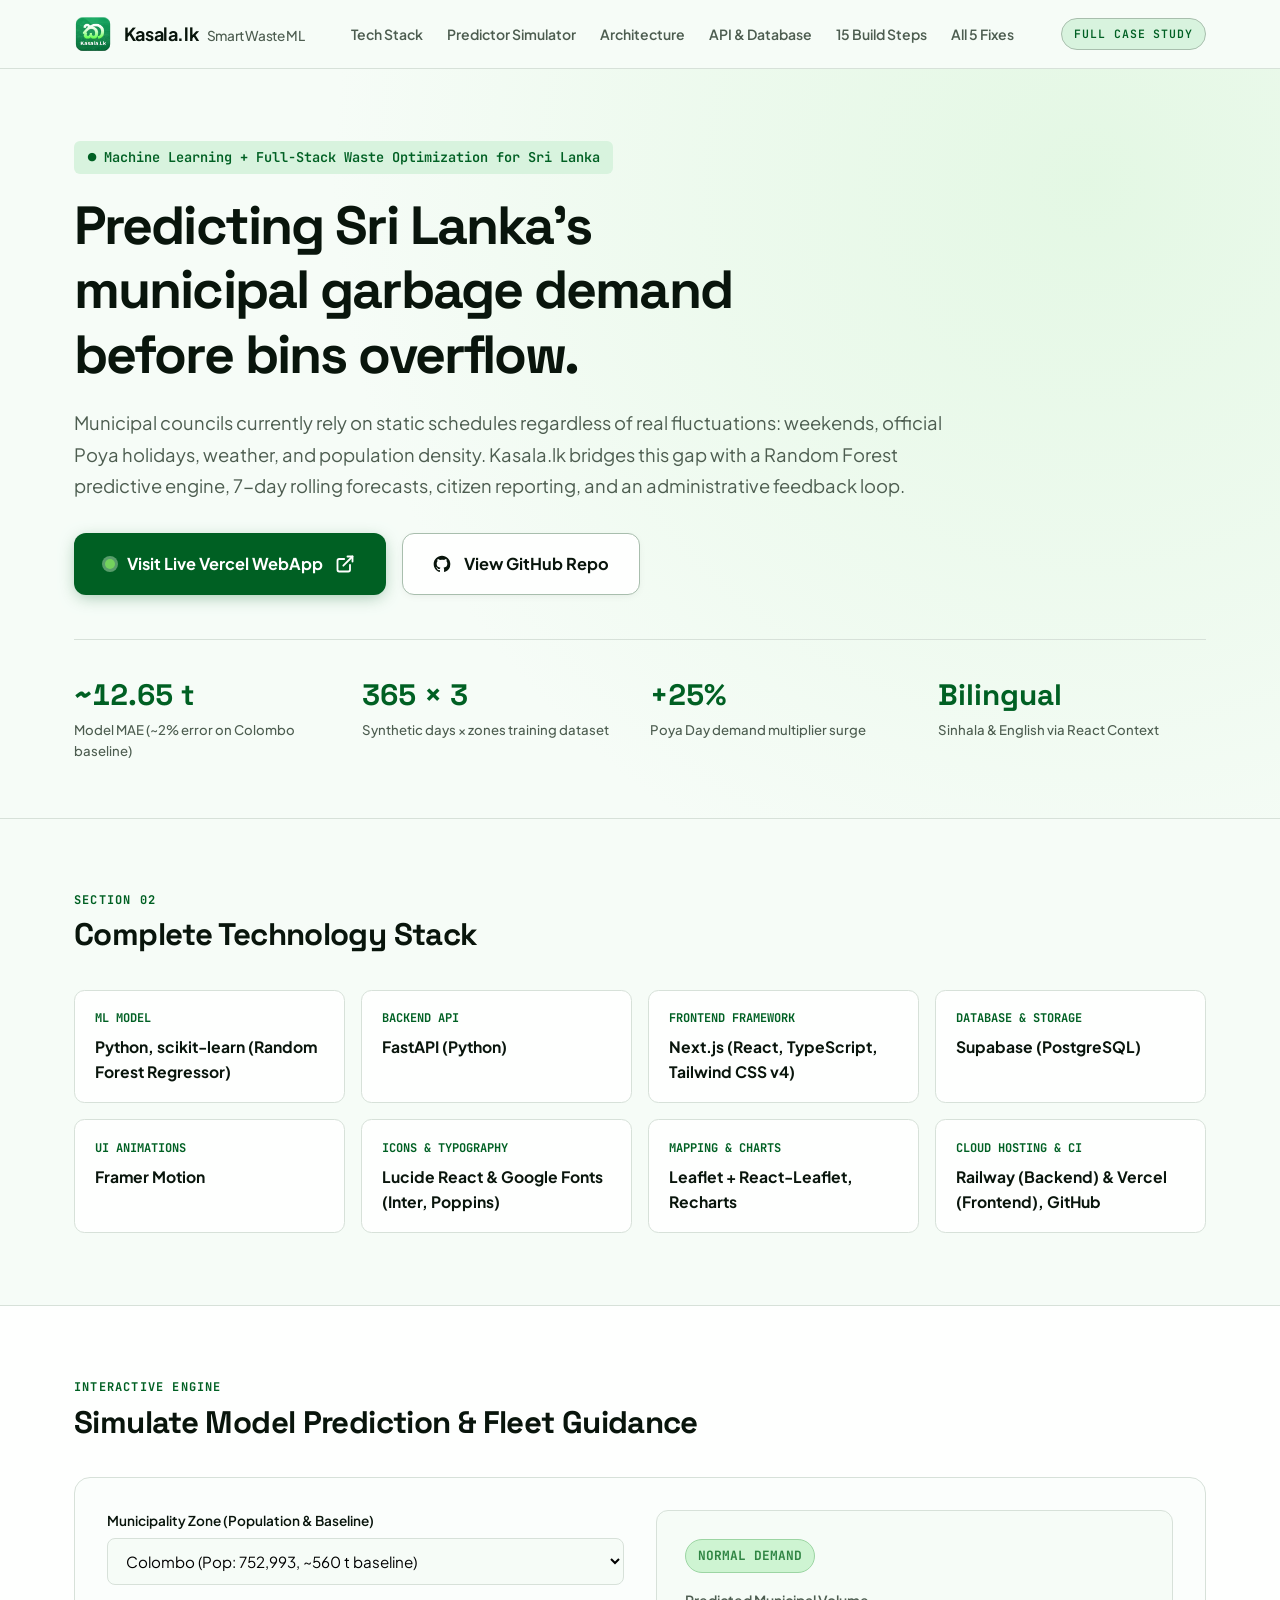
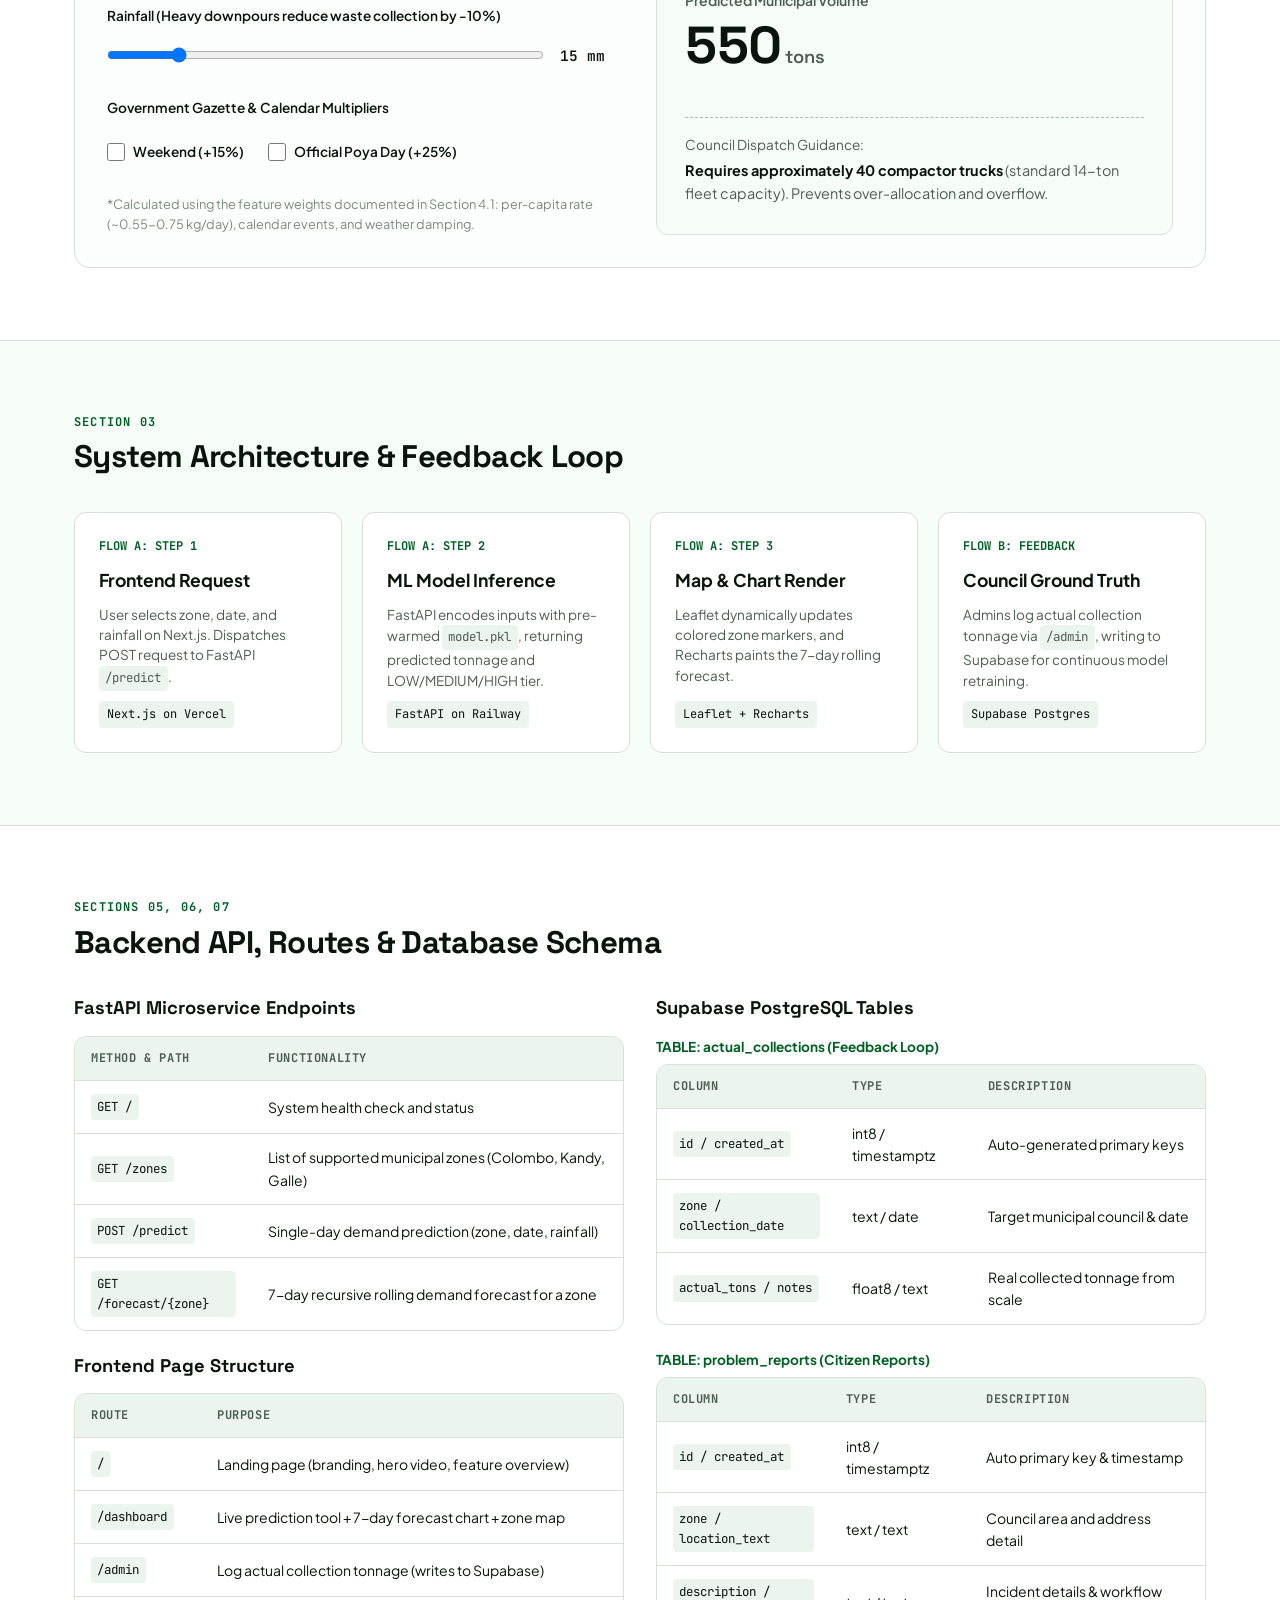
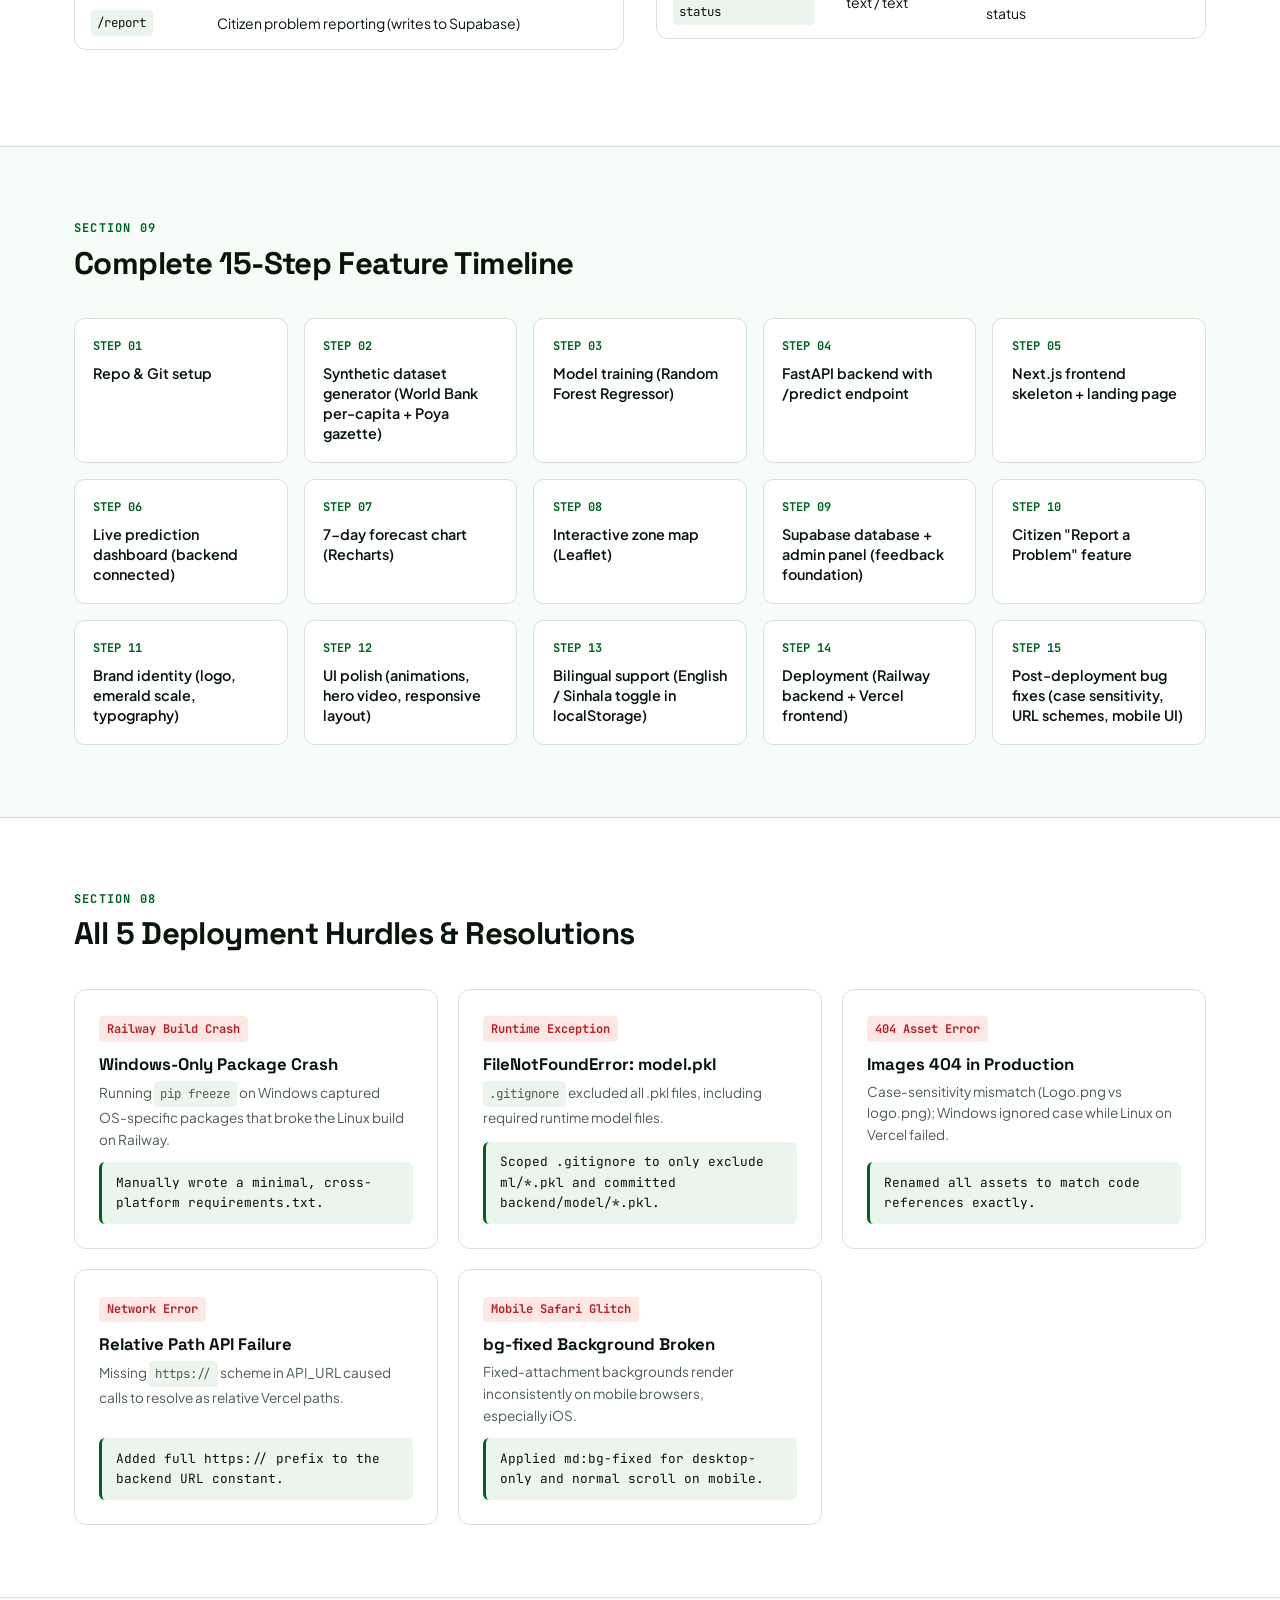
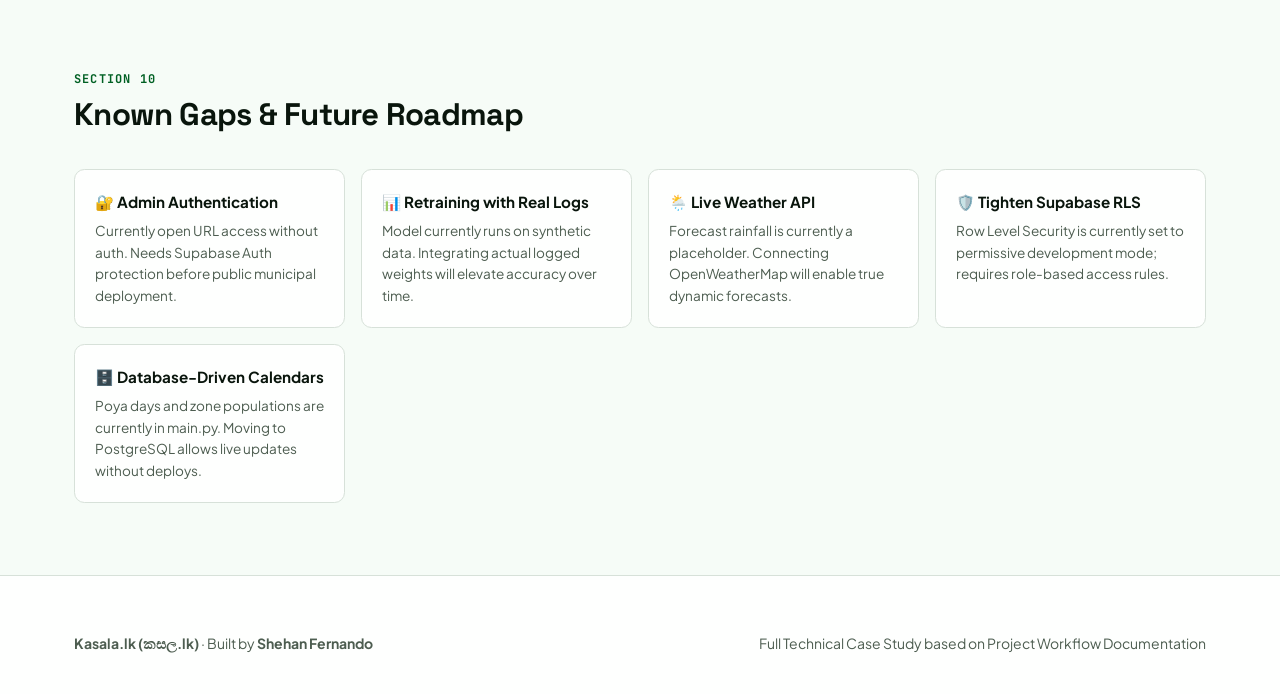
==== Projects/KasalaLK/KasalaLK.html @ fd57d97c "Project Added" ====
<!DOCTYPE html>
<html lang="en">
<head>
<!-- skill:chrome -->
<style>
/* Credit line — bottom-right */
.design-ui-credit {
  position: fixed;
  bottom: 12px;
  right: 12px;
  font: 11px/1 system-ui, sans-serif;
  color: rgba(128,128,128,0.5);
  pointer-events: none;
  z-index: 2147483647;
  transition: opacity 0.4s ease;
  user-select: none;
  letter-spacing: 0.02em;
}

/* Hide chrome on touch devices */
@media (hover: none) {
  .design-ui-credit { display: none; }
}

/* Print fixes */
@media print {
  * {
    transition: none !important;
    animation: none !important;
    box-shadow: none !important;
  }
  body {
    print-color-adjust: exact;
    -webkit-print-color-adjust: exact;
  }
  .design-ui-credit { display: none !important; }
}

</style>
<!-- /skill:chrome -->
  <meta charset="UTF-8">
  <meta name="viewport" content="width=device-width, initial-scale=1.0, maximum-scale=5.0">
  <title>Kasala.lk (කසල.lk) — Technical Project Case Study</title>
  <link rel="preconnect" href="https://fonts.googleapis.com">
  <link rel="preconnect" href="https://fonts.gstatic.com">
  <link href="https://fonts.googleapis.com/css2?family=Plus+Jakarta+Sans:wght@400;500;600;700;800&family=Space+Grotesk:wght@500;600;700&family=JetBrains+Mono:wght@400;500;600&display=swap" rel="stylesheet">
  <style>
    :root {
      --bg-base: oklch(0.985 0.008 152);
      --bg-surface: oklch(1.0 0.003 152);
      --bg-surface-subtle: oklch(0.96 0.012 152);
      --bg-surface-elevated: oklch(0.995 0.005 152);

      --border-subtle: oklch(0.90 0.015 152);
      --border-strong: oklch(0.78 0.035 152);

      --text-main: oklch(0.18 0.025 152);
      --text-muted: oklch(0.46 0.028 152);
      --text-faint: oklch(0.62 0.022 152);

      --brand-primary: oklch(0.42 0.135 152);
      --brand-primary-hover: oklch(0.36 0.14 152);
      --brand-tint: oklch(0.94 0.04 152);

      --status-low: oklch(0.55 0.13 148);
      --status-med: oklch(0.68 0.15 70);
      --status-high: oklch(0.58 0.19 28);

      --font-sans: 'Plus Jakarta Sans', -apple-system, BlinkMacSystemFont, sans-serif;
      --font-display: 'Space Grotesk', sans-serif;
      --font-mono: 'JetBrains Mono', monospace;

      --ease-out-expo: cubic-bezier(0.16, 1, 0.3, 1);
    }

    * { box-sizing: border-box; margin: 0; padding: 0; }
    
    html {
      scroll-behavior: smooth;
      -webkit-text-size-adjust: 100%;
    }

    body {
      background-color: var(--bg-base);
      color: var(--text-main);
      font-family: var(--font-sans);
      line-height: 1.6;
      -webkit-font-smoothing: antialiased;
      overflow-x: hidden;
      width: 100%;
    }

    h1, h2, h3, h4 {
      font-family: var(--font-display);
      line-height: 1.2;
      color: var(--text-main);
      text-wrap: balance;
    }

    p { 
      text-wrap: pretty; 
      max-width: 68ch; 
    }

    .container {
      width: 100%;
      max-width: 1180px;
      margin: 0 auto;
      padding: 0 1.5rem;
    }

    header {
      position: sticky;
      top: 0;
      z-index: 40;
      background: oklch(0.985 0.008 152 / 0.94);
      backdrop-filter: blur(12px);
      -webkit-backdrop-filter: blur(12px);
      border-bottom: 1px solid var(--border-subtle);
    }

    .nav-inner {
      display: flex;
      align-items: center;
      justify-content: space-between;
      height: 4.25rem;
    }

    .brand-group {
      display: flex;
      align-items: center;
      gap: 0.75rem;
      text-decoration: none;
      color: inherit;
    }

    .brand-logo {
      height: 2.35rem;
      width: auto;
      max-width: 2.75rem;
      object-fit: contain;
      border-radius: 0.4rem;
      display: block;
      flex-shrink: 0;
    }

    .brand-logo-fallback {
      width: 2.25rem;
      height: 2.25rem;
      background: var(--brand-primary);
      color: #fff;
      display: none;
      align-items: center;
      justify-content: center;
      border-radius: 0.5rem;
      font-weight: 700;
      font-family: var(--font-display);
      font-size: 1.15rem;
      flex-shrink: 0;
    }

    .brand-title {
      font-size: 1.125rem;
      font-weight: 700;
      letter-spacing: -0.02em;
    }

    .brand-title span {
      color: var(--text-muted);
      font-weight: 500;
      font-size: 0.85rem;
      margin-left: 0.35rem;
    }

    .nav-links {
      display: flex;
      align-items: center;
      gap: 1.5rem;
      list-style: none;
    }

    .nav-links a {
      color: var(--text-muted);
      text-decoration: none;
      font-size: 0.875rem;
      font-weight: 600;
      transition: color 150ms var(--ease-out-expo);
    }

    .nav-links a:hover { color: var(--brand-primary); }

    .nav-right-actions {
      display: flex;
      align-items: center;
      gap: 0.75rem;
    }

    .portfolio-pill {
      font-size: 0.72rem;
      font-family: var(--font-mono);
      text-transform: uppercase;
      letter-spacing: 0.08em;
      padding: 0.35rem 0.75rem;
      background: var(--brand-tint);
      color: var(--brand-primary);
      border: 1px solid var(--border-strong);
      border-radius: 999px;
      font-weight: 600;
      white-space: nowrap;
    }

    /* Hero Section */
    .hero {
      padding: 4.5rem 0 3.5rem;
      border-bottom: 1px solid var(--border-subtle);
      background: radial-gradient(circle at 85% 15%, oklch(0.94 0.05 145 / 0.6) 0%, transparent 60%);
    }

    .hero-eyebrow {
      display: inline-flex;
      align-items: center;
      gap: 0.5rem;
      font-size: 0.85rem;
      font-family: var(--font-mono);
      color: var(--brand-primary);
      font-weight: 600;
      background: var(--brand-tint);
      padding: 0.35rem 0.85rem;
      border-radius: 0.375rem;
      margin-bottom: 1.25rem;
    }

    .hero-title {
      font-size: clamp(2rem, 4.2vw, 3.6rem);
      font-weight: 800;
      letter-spacing: -0.035em;
      margin-bottom: 1.25rem;
      max-width: 25ch;
    }

    .hero-desc {
      font-size: 1.15rem;
      color: var(--text-muted);
      line-height: 1.7;
      margin-bottom: 2rem;
    }

    .hero-cta-group {
      display: flex;
      flex-wrap: wrap;
      align-items: center;
      gap: 1rem;
      margin-bottom: 2.75rem;
    }

    .btn-big {
      display: inline-flex;
      align-items: center;
      justify-content: center;
      gap: 0.75rem;
      padding: 1.05rem 1.85rem;
      border-radius: 0.75rem;
      font-size: 1.02rem;
      font-weight: 700;
      text-decoration: none;
      cursor: pointer;
      transition: transform 150ms var(--ease-out-expo), box-shadow 150ms var(--ease-out-expo), background-color 150ms var(--ease-out-expo);
      min-height: 54px;
      touch-action: manipulation;
    }

    .btn-primary-action {
      background: var(--brand-primary);
      color: #ffffff;
      border: 1px solid transparent;
      box-shadow: 0 4px 16px -2px oklch(0.42 0.135 152 / 0.35);
    }

    .btn-primary-action:hover {
      background: var(--brand-primary-hover);
      transform: translateY(-2px);
      box-shadow: 0 8px 24px -4px oklch(0.42 0.135 152 / 0.45);
    }

    .btn-primary-action:active { transform: translateY(0); }

    .btn-secondary-action {
      background: var(--bg-surface);
      color: var(--text-main);
      border: 1.5px solid var(--border-strong);
      box-shadow: 0 2px 8px -2px oklch(0.2 0.05 152 / 0.08);
    }

    .btn-secondary-action:hover {
      background: var(--bg-surface-subtle);
      border-color: var(--text-main);
      transform: translateY(-2px);
      box-shadow: 0 6px 18px -4px oklch(0.2 0.05 152 / 0.12);
    }

    .btn-secondary-action:active { transform: translateY(0); }

    .btn-icon { width: 1.25rem; height: 1.25rem; flex-shrink: 0; }
    
    .live-dot {
      width: 0.65rem;
      height: 0.65rem;
      background: oklch(0.78 0.18 140);
      border-radius: 50%;
      box-shadow: 0 0 0 3px oklch(0.95 0.05 140 / 0.4);
      animation: pulse-dot 2s infinite;
      flex-shrink: 0;
    }

    @keyframes pulse-dot {
      0% { transform: scale(0.95); opacity: 0.8; }
      50% { transform: scale(1.15); opacity: 1; }
      100% { transform: scale(0.95); opacity: 0.8; }
    }

    .hero-metrics {
      display: grid;
      grid-template-columns: repeat(auto-fit, minmax(170px, 1fr));
      gap: 1.25rem;
      padding-top: 2rem;
      border-top: 1px solid var(--border-subtle);
    }

    .metric-value {
      font-family: var(--font-display);
      font-size: 1.85rem;
      font-weight: 700;
      color: var(--brand-primary);
      font-feature-settings: "tnum";
    }

    .metric-label {
      font-size: 0.825rem;
      color: var(--text-muted);
      font-weight: 500;
    }

    /* Section Styling */
    section { padding: 4.5rem 0; border-bottom: 1px solid var(--border-subtle); }
    .section-head { margin-bottom: 2.25rem; }
    .section-eyebrow {
      font-size: 0.75rem;
      font-family: var(--font-mono);
      text-transform: uppercase;
      letter-spacing: 0.1em;
      color: var(--brand-primary);
      font-weight: 700;
      margin-bottom: 0.4rem;
    }
    .section-title { font-size: 1.95rem; font-weight: 700; letter-spacing: -0.02em; }

    /* Tech Stack Matrix */
    .stack-grid {
      display: grid;
      grid-template-columns: repeat(auto-fit, minmax(240px, 1fr));
      gap: 1rem;
    }
    .stack-card {
      background: var(--bg-surface);
      border: 1px solid var(--border-subtle);
      border-radius: 0.65rem;
      padding: 1.15rem 1.25rem;
    }
    .stack-layer {
      font-family: var(--font-mono);
      font-size: 0.75rem;
      color: var(--brand-primary);
      text-transform: uppercase;
      font-weight: 700;
      margin-bottom: 0.35rem;
    }
    .stack-tech { font-size: 0.98rem; font-weight: 700; }

    /* Interactive Simulator */
    .demo-grid {
      display: grid;
      grid-template-columns: 1fr 1fr;
      gap: 2rem;
      background: var(--bg-surface-elevated);
      border: 1px solid var(--border-subtle);
      border-radius: 1rem;
      padding: 2rem;
    }
    .control-pane { display: flex; flex-direction: column; gap: 1.25rem; }
    .input-group { display: flex; flex-direction: column; gap: 0.4rem; }
    .input-group label { font-size: 0.85rem; font-weight: 600; }
    .select-custom, .slider-control {
      width: 100%;
      padding: 0.75rem 0.9rem;
      background: var(--bg-base);
      border: 1px solid var(--border-subtle);
      border-radius: 0.5rem;
      font-family: var(--font-sans);
      font-size: 0.95rem;
      outline: none;
      min-height: 44px;
    }
    .slider-row { display: flex; align-items: center; gap: 1rem; }
    .slider-val { font-family: var(--font-mono); font-size: 0.9rem; font-weight: 600; min-width: 4rem; }
    .toggle-row { display: flex; gap: 1.5rem; margin-top: 0.25rem; }
    .toggle-label { 
      display: flex; 
      align-items: center; 
      gap: 0.5rem; 
      font-size: 0.9rem; 
      cursor: pointer;
      min-height: 44px;
    }
    .toggle-label input[type="checkbox"] { width: 18px; height: 18px; }

    .result-pane {
      background: var(--bg-base);
      border: 1px solid var(--border-subtle);
      border-radius: 0.75rem;
      padding: 1.75rem;
      display: flex;
      flex-direction: column;
      justify-content: space-between;
    }
    .result-status-badge {
      display: inline-flex;
      font-family: var(--font-mono);
      font-size: 0.8rem;
      font-weight: 700;
      text-transform: uppercase;
      padding: 0.35rem 0.75rem;
      border-radius: 999px;
      width: fit-content;
      margin-bottom: 1rem;
    }
    .status-badge-HIGH { background: oklch(0.92 0.08 28); color: var(--status-high); border: 1px solid oklch(0.85 0.12 28); }
    .status-badge-MEDIUM { background: oklch(0.94 0.08 70); color: var(--status-med); border: 1px solid oklch(0.85 0.12 70); }
    .status-badge-LOW { background: oklch(0.93 0.06 148); color: var(--status-low); border: 1px solid oklch(0.82 0.09 148); }
    .tonnage-display {
      font-family: var(--font-display);
      font-size: 3.25rem;
      font-weight: 800;
      line-height: 1;
      margin-bottom: 0.25rem;
      font-feature-settings: "tnum";
    }
    .tonnage-unit { font-size: 1.15rem; color: var(--text-muted); font-weight: 600; margin-left: 0.25rem; }
    .truck-recommendation {
      font-size: 0.9rem;
      color: var(--text-muted);
      margin-top: 1rem;
      padding-top: 1rem;
      border-top: 1px dashed var(--border-strong);
    }
    .truck-recommendation strong { color: var(--text-main); }

    /* Architecture Flow Cards */
    .pipeline-grid {
      display: grid;
      grid-template-columns: repeat(auto-fit, minmax(240px, 1fr));
      gap: 1.25rem;
    }
    .pipeline-card {
      background: var(--bg-surface);
      border: 1px solid var(--border-subtle);
      border-radius: 0.75rem;
      padding: 1.5rem;
      display: flex;
      flex-direction: column;
      gap: 0.65rem;
    }
    .step-number { font-family: var(--font-mono); font-size: 0.75rem; font-weight: 700; color: var(--brand-primary); }
    .step-name { font-size: 1.1rem; font-weight: 700; }
    .step-desc { font-size: 0.85rem; color: var(--text-muted); line-height: 1.5; }
    .step-tech {
      margin-top: auto;
      font-family: var(--font-mono);
      font-size: 0.75rem;
      background: var(--bg-surface-subtle);
      padding: 0.25rem 0.5rem;
      border-radius: 0.25rem;
      width: fit-content;
    }

    /* Endpoints & Database Tables */
    .dual-col-grid {
      display: grid;
      grid-template-columns: 1fr 1fr;
      gap: 2rem;
    }
    .table-container {
      background: var(--bg-surface);
      border: 1px solid var(--border-subtle);
      border-radius: 0.75rem;
      overflow-x: auto;
      -webkit-overflow-scrolling: touch;
      margin-bottom: 1.5rem;
    }
    table { 
      width: 100%; 
      min-width: 320px;
      border-collapse: collapse; 
      font-size: 0.875rem; 
      text-align: left; 
    }
    th {
      background: var(--bg-surface-subtle);
      padding: 0.75rem 1rem;
      font-family: var(--font-mono);
      font-size: 0.75rem;
      text-transform: uppercase;
      letter-spacing: 0.05em;
      color: var(--text-muted);
      border-bottom: 1px solid var(--border-subtle);
      white-space: nowrap;
    }
    td { 
      padding: 0.8rem 1rem; 
      border-bottom: 1px solid var(--border-subtle);
      word-break: break-word;
    }
    tr:last-child td { border-bottom: none; }
    .code-tag {
      font-family: var(--font-mono);
      font-size: 0.78rem;
      background: var(--bg-surface-subtle);
      padding: 0.2rem 0.4rem;
      border-radius: 0.25rem;
      display: inline-block;
    }

    /* Timeline Stepper */
    .timeline-list {
      display: grid;
      grid-template-columns: repeat(auto-fit, minmax(200px, 1fr));
      gap: 1rem;
    }
    .timeline-item {
      background: var(--bg-surface);
      border: 1px solid var(--border-subtle);
      border-radius: 0.65rem;
      padding: 1.15rem;
      display: flex;
      flex-direction: column;
      gap: 0.4rem;
    }
    .timeline-num {
      font-family: var(--font-mono);
      font-size: 0.75rem;
      font-weight: 700;
      color: var(--brand-primary);
    }
    .timeline-title { font-size: 0.9rem; font-weight: 600; line-height: 1.4; }

    /* Debugging & Solutions */
    .troubleshoot-grid {
      display: grid;
      grid-template-columns: repeat(auto-fit, minmax(280px, 1fr));
      gap: 1.25rem;
    }
    .troubleshoot-card {
      background: var(--bg-surface);
      border: 1px solid var(--border-subtle);
      border-radius: 0.75rem;
      padding: 1.5rem;
      display: flex;
      flex-direction: column;
      justify-content: space-between;
    }
    .issue-badge {
      font-family: var(--font-mono);
      font-size: 0.75rem;
      color: oklch(0.5 0.18 25);
      background: oklch(0.96 0.04 25);
      padding: 0.2rem 0.5rem;
      border-radius: 0.25rem;
      font-weight: 700;
      display: inline-block;
      margin-bottom: 0.75rem;
      width: fit-content;
    }
    .troubleshoot-card h4 { font-size: 1.05rem; margin-bottom: 0.4rem; }
    .troubleshoot-card p { font-size: 0.85rem; color: var(--text-muted); margin-bottom: 0.75rem; }
    .fix-solution {
      font-family: var(--font-mono);
      font-size: 0.8rem;
      background: var(--bg-surface-subtle);
      padding: 0.65rem 0.85rem;
      border-radius: 0.375rem;
      border-left: 3px solid var(--brand-primary);
      word-break: break-word;
    }

    /* Gaps & Next Steps */
    .gaps-grid {
      display: grid;
      grid-template-columns: repeat(auto-fit, minmax(260px, 1fr));
      gap: 1rem;
    }
    .gap-card {
      background: var(--bg-surface);
      border: 1px solid var(--border-subtle);
      border-radius: 0.65rem;
      padding: 1.25rem;
    }
    .gap-title {
      font-weight: 700;
      font-size: 0.95rem;
      margin-bottom: 0.35rem;
      display: flex;
      align-items: center;
      gap: 0.4rem;
    }
    .gap-text { font-size: 0.85rem; color: var(--text-muted); }

    /* Footer */
    footer {
      padding: 3.5rem 0 2.5rem;
      background: var(--bg-surface);
      font-size: 0.875rem;
      color: var(--text-muted);
    }
    .footer-inner {
      display: flex;
      justify-content: space-between;
      align-items: center;
      flex-wrap: wrap;
      gap: 1rem;
    }

    @media (max-width: 860px) {
      .container { padding: 0 1.25rem; }
      .nav-links { display: none; }
      .hero { padding: 3rem 0 2.5rem; }
      .hero-title { font-size: 2.1rem; }
      .hero-desc { font-size: 1.02rem; line-height: 1.6; }
      .hero-cta-group { flex-direction: column; align-items: stretch; gap: 0.85rem; }
      .btn-big { width: 100%; padding: 0.95rem 1.25rem; }
      .demo-grid { grid-template-columns: 1fr; padding: 1.5rem; gap: 1.5rem; }
      .dual-col-grid { grid-template-columns: 1fr; gap: 1.5rem; }
      .pipeline-grid { grid-template-columns: 1fr; }
      section { padding: 3.5rem 0; }
      .section-title { font-size: 1.65rem; }
      .hero-metrics { grid-template-columns: 1fr 1fr; gap: 1rem; }
      .footer-inner { flex-direction: column; align-items: flex-start; }
    }

    @media (max-width: 480px) {
      .hero-title { font-size: 1.75rem; }
      .hero-metrics { grid-template-columns: 1fr; }
      .toggle-row { flex-direction: column; gap: 0.5rem; }
      .tonnage-display { font-size: 2.6rem; }
      .demo-grid { padding: 1.15rem; }
      .result-pane { padding: 1.25rem; }
      .timeline-list { grid-template-columns: 1fr; }
    }
  </style>
</head>
<body>

  <!-- Navigation -->
  <header>
    <div class="container nav-inner">
      <a href="#" class="brand-group">
        <img src="logo.png" alt="Kasala.lk Logo" class="brand-logo" onerror="this.style.display='none'; document.getElementById('logoFallback').style.display='flex';">
        <div id="logoFallback" class="brand-logo-fallback">ක</div>
        <div class="brand-title">Kasala.lk <span>Smart Waste ML</span></div>
      </a>
      <ul class="nav-links">
        <li><a href="#stack">Tech Stack</a></li>
        <li><a href="#demo">Predictor Simulator</a></li>
        <li><a href="#architecture">Architecture</a></li>
        <li><a href="#api-db">API & Database</a></li>
        <li><a href="#timeline">15 Build Steps</a></li>
        <li><a href="#debugging">All 5 Fixes</a></li>
      </ul>
      <div class="nav-right-actions">
        <span class="portfolio-pill">Full Case Study</span>
      </div>
    </div>
  </header>

  <!-- Hero Section -->
  <section class="hero">
    <div class="container">
      <div class="hero-eyebrow">
        <span>●</span> Machine Learning + Full-Stack Waste Optimization for Sri Lanka
      </div>
      <h1 class="hero-title">Predicting Sri Lanka's municipal garbage demand before bins overflow.</h1>
      <p class="hero-desc">
        Municipal councils currently rely on static schedules regardless of real fluctuations: weekends, official Poya holidays, weather, and population density. Kasala.lk bridges this gap with a Random Forest predictive engine, 7-day rolling forecasts, citizen reporting, and an administrative feedback loop.
      </p>

      <!-- Prominent Action Buttons -->
      <div class="hero-cta-group">
        <a href="https://kasala-lk.vercel.app" target="_blank" rel="noopener noreferrer" class="btn-big btn-primary-action">
          <span class="live-dot"></span>
          <span>Visit Live Vercel WebApp</span>
          <svg class="btn-icon" viewBox="0 0 24 24" fill="none" stroke="currentColor" stroke-width="2.2" stroke-linecap="round" stroke-linejoin="round">
            <path d="M18 13v6a2 2 0 0 1-2 2H5a2 2 0 0 1-2-2V8a2 2 0 0 1 2-2h6"></path>
            <polyline points="15 3 21 3 21 9"></polyline>
            <line x1="10" y1="14" x2="21" y2="3"></line>
          </svg>
        </a>

        <a href="https://github.com/shehan-dev09/kasala-lk" target="_blank" rel="noopener noreferrer" class="btn-big btn-secondary-action">
          <svg class="btn-icon" viewBox="0 0 24 24" fill="currentColor">
            <path fill-rule="evenodd" clip-rule="evenodd" d="M12 2C6.477 2 2 6.484 2 12.017c0 4.425 2.865 8.18 6.839 9.504.5.092.682-.217.682-.483 0-.237-.008-.868-.013-1.703-2.782.605-3.369-1.343-3.369-1.343-.454-1.158-1.11-1.466-1.11-1.466-.908-.62.069-.608.069-.608 1.003.07 1.53 1.032 1.53 1.032.892 1.53 2.341 1.088 2.91.832.092-.647.35-1.088.636-1.338-2.22-.253-4.555-1.113-4.555-4.951 0-1.093.39-1.988 1.029-2.688-.103-.253-.446-1.272.098-2.65 0 0 .84-.27 2.75 1.026A9.564 9.564 0 0112 6.844c.85.004 1.705.115 2.504.337 1.909-1.296 2.747-1.027 2.747-1.027.546 1.379.202 2.398.1 2.651.64.7 1.028 1.595 1.028 2.688 0 3.848-2.339 4.695-4.566 4.943.359.309.678.92.678 1.855 0 1.338-.012 2.419-.012 2.747 0 .268.18.58.688.482A10.019 10.019 0 0022 12.017C22 6.484 17.522 2 12 2z"></path>
          </svg>
          <span>View GitHub Repo</span>
        </a>
      </div>

      <div class="hero-metrics">
        <div class="metric-item">
          <div class="metric-value">~12.65 t</div>
          <div class="metric-label">Model MAE (~2% error on Colombo baseline)</div>
        </div>
        <div class="metric-item">
          <div class="metric-value">365 × 3</div>
          <div class="metric-label">Synthetic days × zones training dataset</div>
        </div>
        <div class="metric-item">
          <div class="metric-value">+25%</div>
          <div class="metric-label">Poya Day demand multiplier surge</div>
        </div>
        <div class="metric-item">
          <div class="metric-value">Bilingual</div>
          <div class="metric-label">Sinhala & English via React Context</div>
        </div>
      </div>
    </div>
  </section>

  <!-- Complete Tech Stack (Section 2 of Doc) -->
  <section id="stack">
    <div class="container">
      <div class="section-head">
        <div class="section-eyebrow">Section 02</div>
        <h2 class="section-title">Complete Technology Stack</h2>
      </div>

      <div class="stack-grid">
        <div class="stack-card">
          <div class="stack-layer">ML Model</div>
          <div class="stack-tech">Python, scikit-learn (Random Forest Regressor)</div>
        </div>
        <div class="stack-card">
          <div class="stack-layer">Backend API</div>
          <div class="stack-tech">FastAPI (Python)</div>
        </div>
        <div class="stack-card">
          <div class="stack-layer">Frontend Framework</div>
          <div class="stack-tech">Next.js (React, TypeScript, Tailwind CSS v4)</div>
        </div>
        <div class="stack-card">
          <div class="stack-layer">Database & Storage</div>
          <div class="stack-tech">Supabase (PostgreSQL)</div>
        </div>
        <div class="stack-card">
          <div class="stack-layer">UI Animations</div>
          <div class="stack-tech">Framer Motion</div>
        </div>
        <div class="stack-card">
          <div class="stack-layer">Icons & Typography</div>
          <div class="stack-tech">Lucide React & Google Fonts (Inter, Poppins)</div>
        </div>
        <div class="stack-card">
          <div class="stack-layer">Mapping & Charts</div>
          <div class="stack-tech">Leaflet + React-Leaflet, Recharts</div>
        </div>
        <div class="stack-card">
          <div class="stack-layer">Cloud Hosting & CI</div>
          <div class="stack-tech">Railway (Backend) & Vercel (Frontend), GitHub</div>
        </div>
      </div>
    </div>
  </section>

  <!-- Interactive Model Simulation -->
  <section id="demo" style="background: var(--bg-surface);">
    <div class="container">
      <div class="section-head">
        <div class="section-eyebrow">Interactive Engine</div>
        <h2 class="section-title">Simulate Model Prediction & Fleet Guidance</h2>
      </div>

      <div class="demo-grid">
        <div class="control-pane">
          <div class="input-group">
            <label for="zoneSelect">Municipality Zone (Population & Baseline)</label>
            <select id="zoneSelect" class="select-custom">
              <option value="Colombo" data-base="560" data-pop="752993">Colombo (Pop: 752,993, ~560 t baseline)</option>
              <option value="Kandy" data-base="130" data-pop="125400">Kandy (Pop: 125,400, ~130 t baseline)</option>
              <option value="Galle" data-base="95" data-pop="93114">Galle (Pop: 93,114, ~95 t baseline)</option>
            </select>
          </div>

          <div class="input-group">
            <label for="rainfallInput">Rainfall (Heavy downpours reduce waste collection by -10%)</label>
            <div class="slider-row">
              <input type="range" id="rainfallInput" min="0" max="120" value="15" step="5" class="slider-control">
              <span id="rainfallVal" class="slider-val">15 mm</span>
            </div>
          </div>

          <div class="input-group">
            <label>Government Gazette & Calendar Multipliers</label>
            <div class="toggle-row">
              <label class="toggle-label">
                <input type="checkbox" id="weekendCheck"> Weekend (+15%)
              </label>
              <label class="toggle-label">
                <input type="checkbox" id="poyaCheck"> Official Poya Day (+25%)
              </label>
            </div>
          </div>

          <p style="font-size: 0.8rem; color: var(--text-faint);">
            *Calculated using the feature weights documented in Section 4.1: per-capita rate (~0.55-0.75 kg/day), calendar events, and weather damping.
          </p>
        </div>

        <div class="result-pane">
          <div>
            <div id="demandBadge" class="result-status-badge status-badge-HIGH">HIGH DEMAND</div>
            <div style="font-size: 0.875rem; color: var(--text-muted); font-weight: 600; margin-bottom: 0.5rem;">
              Predicted Municipal Volume
            </div>
            <div class="tonnage-display">
              <span id="tonnageNumber">588</span><span class="tonnage-unit">tons</span>
            </div>
          </div>

          <div class="truck-recommendation">
            <div style="font-size: 0.85rem; margin-bottom: 0.25rem;">Council Dispatch Guidance:</div>
            <strong>Requires approximately <span id="truckCount">42</span> compactor trucks</strong> (standard 14-ton fleet capacity). Prevents over-allocation and overflow.
          </div>
        </div>
      </div>
    </div>
  </section>

  <!-- Architecture & Dual Flows (Section 3 of Doc) -->
  <section id="architecture">
    <div class="container">
      <div class="section-head">
        <div class="section-eyebrow">Section 03</div>
        <h2 class="section-title">System Architecture & Feedback Loop</h2>
      </div>

      <div class="pipeline-grid">
        <div class="pipeline-card">
          <div class="step-number">FLOW A: STEP 1</div>
          <div class="step-name">Frontend Request</div>
          <div class="step-desc">
            User selects zone, date, and rainfall on Next.js. Dispatches POST request to FastAPI <code class="code-tag">/predict</code>.
          </div>
          <div class="step-tech">Next.js on Vercel</div>
        </div>

        <div class="pipeline-card">
          <div class="step-number">FLOW A: STEP 2</div>
          <div class="step-name">ML Model Inference</div>
          <div class="step-desc">
            FastAPI encodes inputs with pre-warmed <code class="code-tag">model.pkl</code>, returning predicted tonnage and LOW/MEDIUM/HIGH tier.
          </div>
          <div class="step-tech">FastAPI on Railway</div>
        </div>

        <div class="pipeline-card">
          <div class="step-number">FLOW A: STEP 3</div>
          <div class="step-name">Map & Chart Render</div>
          <div class="step-desc">
            Leaflet dynamically updates colored zone markers, and Recharts paints the 7-day rolling forecast.
          </div>
          <div class="step-tech">Leaflet + Recharts</div>
        </div>

        <div class="pipeline-card">
          <div class="step-number">FLOW B: FEEDBACK</div>
          <div class="step-name">Council Ground Truth</div>
          <div class="step-desc">
            Admins log actual collection tonnage via <code class="code-tag">/admin</code>, writing to Supabase for continuous model retraining.
          </div>
          <div class="step-tech">Supabase Postgres</div>
        </div>
      </div>
    </div>
  </section>

  <!-- API Endpoints & Supabase Schema (Sections 5, 6, 7 of Doc) -->
  <section id="api-db" style="background: var(--bg-surface);">
    <div class="container">
      <div class="section-head">
        <div class="section-eyebrow">Sections 05, 06, 07</div>
        <h2 class="section-title">Backend API, Routes & Database Schema</h2>
      </div>

      <div class="dual-col-grid">
        <!-- API Endpoints -->
        <div>
          <h3 style="font-size: 1.15rem; margin-bottom: 1rem;">FastAPI Microservice Endpoints</h3>
          <div class="table-container">
            <table>
              <thead>
                <tr>
                  <th>Method & Path</th>
                  <th>Functionality</th>
                </tr>
              </thead>
              <tbody>
                <tr>
                  <td><span class="code-tag">GET /</span></td>
                  <td>System health check and status</td>
                </tr>
                <tr>
                  <td><span class="code-tag">GET /zones</span></td>
                  <td>List of supported municipal zones (Colombo, Kandy, Galle)</td>
                </tr>
                <tr>
                  <td><span class="code-tag">POST /predict</span></td>
                  <td>Single-day demand prediction (zone, date, rainfall)</td>
                </tr>
                <tr>
                  <td><span class="code-tag">GET /forecast/{zone}</span></td>
                  <td>7-day recursive rolling demand forecast for a zone</td>
                </tr>
              </tbody>
            </table>
          </div>

          <h3 style="font-size: 1.15rem; margin-top: 1.5rem; margin-bottom: 1rem;">Frontend Page Structure</h3>
          <div class="table-container">
            <table>
              <thead>
                <tr>
                  <th>Route</th>
                  <th>Purpose</th>
                </tr>
              </thead>
              <tbody>
                <tr>
                  <td><span class="code-tag">/</span></td>
                  <td>Landing page (branding, hero video, feature overview)</td>
                </tr>
                <tr>
                  <td><span class="code-tag">/dashboard</span></td>
                  <td>Live prediction tool + 7-day forecast chart + zone map</td>
                </tr>
                <tr>
                  <td><span class="code-tag">/admin</span></td>
                  <td>Log actual collection tonnage (writes to Supabase)</td>
                </tr>
                <tr>
                  <td><span class="code-tag">/report</span></td>
                  <td>Citizen problem reporting (writes to Supabase)</td>
                </tr>
              </tbody>
            </table>
          </div>
        </div>

        <!-- Supabase Tables -->
        <div>
          <h3 style="font-size: 1.15rem; margin-bottom: 1rem;">Supabase PostgreSQL Tables</h3>
          
          <div style="font-size: 0.85rem; font-weight: 700; margin-bottom: 0.4rem; color: var(--brand-primary);">
            TABLE: actual_collections (Feedback Loop)
          </div>
          <div class="table-container">
            <table>
              <thead>
                <tr>
                  <th>Column</th>
                  <th>Type</th>
                  <th>Description</th>
                </tr>
              </thead>
              <tbody>
                <tr>
                  <td><span class="code-tag">id / created_at</span></td>
                  <td>int8 / timestamptz</td>
                  <td>Auto-generated primary keys</td>
                </tr>
                <tr>
                  <td><span class="code-tag">zone / collection_date</span></td>
                  <td>text / date</td>
                  <td>Target municipal council & date</td>
                </tr>
                <tr>
                  <td><span class="code-tag">actual_tons / notes</span></td>
                  <td>float8 / text</td>
                  <td>Real collected tonnage from scale</td>
                </tr>
              </tbody>
            </table>
          </div>

          <div style="font-size: 0.85rem; font-weight: 700; margin-bottom: 0.4rem; color: var(--brand-primary);">
            TABLE: problem_reports (Citizen Reports)
          </div>
          <div class="table-container">
            <table>
              <thead>
                <tr>
                  <th>Column</th>
                  <th>Type</th>
                  <th>Description</th>
                </tr>
              </thead>
              <tbody>
                <tr>
                  <td><span class="code-tag">id / created_at</span></td>
                  <td>int8 / timestamptz</td>
                  <td>Auto primary key & timestamp</td>
                </tr>
                <tr>
                  <td><span class="code-tag">zone / location_text</span></td>
                  <td>text / text</td>
                  <td>Council area and address detail</td>
                </tr>
                <tr>
                  <td><span class="code-tag">description / status</span></td>
                  <td>text / text</td>
                  <td>Incident details & workflow status</td>
                </tr>
              </tbody>
            </table>
          </div>
        </div>
      </div>
    </div>
  </section>

  <!-- Complete 15-Step Build Timeline (Section 9 of Doc) -->
  <section id="timeline">
    <div class="container">
      <div class="section-head">
        <div class="section-eyebrow">Section 09</div>
        <h2 class="section-title">Complete 15-Step Feature Timeline</h2>
      </div>

      <div class="timeline-list">
        <div class="timeline-item">
          <div class="timeline-num">STEP 01</div>
          <div class="timeline-title">Repo & Git setup</div>
        </div>
        <div class="timeline-item">
          <div class="timeline-num">STEP 02</div>
          <div class="timeline-title">Synthetic dataset generator (World Bank per-capita + Poya gazette)</div>
        </div>
        <div class="timeline-item">
          <div class="timeline-num">STEP 03</div>
          <div class="timeline-title">Model training (Random Forest Regressor)</div>
        </div>
        <div class="timeline-item">
          <div class="timeline-num">STEP 04</div>
          <div class="timeline-title">FastAPI backend with /predict endpoint</div>
        </div>
        <div class="timeline-item">
          <div class="timeline-num">STEP 05</div>
          <div class="timeline-title">Next.js frontend skeleton + landing page</div>
        </div>
        <div class="timeline-item">
          <div class="timeline-num">STEP 06</div>
          <div class="timeline-title">Live prediction dashboard (backend connected)</div>
        </div>
        <div class="timeline-item">
          <div class="timeline-num">STEP 07</div>
          <div class="timeline-title">7-day forecast chart (Recharts)</div>
        </div>
        <div class="timeline-item">
          <div class="timeline-num">STEP 08</div>
          <div class="timeline-title">Interactive zone map (Leaflet)</div>
        </div>
        <div class="timeline-item">
          <div class="timeline-num">STEP 09</div>
          <div class="timeline-title">Supabase database + admin panel (feedback foundation)</div>
        </div>
        <div class="timeline-item">
          <div class="timeline-num">STEP 10</div>
          <div class="timeline-title">Citizen "Report a Problem" feature</div>
        </div>
        <div class="timeline-item">
          <div class="timeline-num">STEP 11</div>
          <div class="timeline-title">Brand identity (logo, emerald scale, typography)</div>
        </div>
        <div class="timeline-item">
          <div class="timeline-num">STEP 12</div>
          <div class="timeline-title">UI polish (animations, hero video, responsive layout)</div>
        </div>
        <div class="timeline-item">
          <div class="timeline-num">STEP 13</div>
          <div class="timeline-title">Bilingual support (English / Sinhala toggle in localStorage)</div>
        </div>
        <div class="timeline-item">
          <div class="timeline-num">STEP 14</div>
          <div class="timeline-title">Deployment (Railway backend + Vercel frontend)</div>
        </div>
        <div class="timeline-item">
          <div class="timeline-num">STEP 15</div>
          <div class="timeline-title">Post-deployment bug fixes (case sensitivity, URL schemes, mobile UI)</div>
        </div>
      </div>
    </div>
  </section>

  <!-- Complete 5 Deployment Debugging Fixes (Section 8 of Doc) -->
  <section id="debugging" style="background: var(--bg-surface);">
    <div class="container">
      <div class="section-head">
        <div class="section-eyebrow">Section 08</div>
        <h2 class="section-title">All 5 Deployment Hurdles & Resolutions</h2>
      </div>

      <div class="troubleshoot-grid">
        <div class="troubleshoot-card">
          <div>
            <span class="issue-badge">Railway Build Crash</span>
            <h4>Windows-Only Package Crash</h4>
            <p>Running <code class="code-tag">pip freeze</code> on Windows captured OS-specific packages that broke the Linux build on Railway.</p>
          </div>
          <div class="fix-solution">Manually wrote a minimal, cross-platform requirements.txt.</div>
        </div>

        <div class="troubleshoot-card">
          <div>
            <span class="issue-badge">Runtime Exception</span>
            <h4>FileNotFoundError: model.pkl</h4>
            <p><code class="code-tag">.gitignore</code> excluded all .pkl files, including required runtime model files.</p>
          </div>
          <div class="fix-solution">Scoped .gitignore to only exclude ml/*.pkl and committed backend/model/*.pkl.</div>
        </div>

        <div class="troubleshoot-card">
          <div>
            <span class="issue-badge">404 Asset Error</span>
            <h4>Images 404 in Production</h4>
            <p>Case-sensitivity mismatch (Logo.png vs logo.png); Windows ignored case while Linux on Vercel failed.</p>
          </div>
          <div class="fix-solution">Renamed all assets to match code references exactly.</div>
        </div>

        <div class="troubleshoot-card">
          <div>
            <span class="issue-badge">Network Error</span>
            <h4>Relative Path API Failure</h4>
            <p>Missing <code class="code-tag">https://</code> scheme in API_URL caused calls to resolve as relative Vercel paths.</p>
          </div>
          <div class="fix-solution">Added full https:// prefix to the backend URL constant.</div>
        </div>

        <div class="troubleshoot-card">
          <div>
            <span class="issue-badge">Mobile Safari Glitch</span>
            <h4>bg-fixed Background Broken</h4>
            <p>Fixed-attachment backgrounds render inconsistently on mobile browsers, especially iOS.</p>
          </div>
          <div class="fix-solution">Applied md:bg-fixed for desktop-only and normal scroll on mobile.</div>
        </div>
      </div>
    </div>
  </section>

  <!-- Known Gaps & Next Steps (Section 10 of Doc) -->
  <section id="gaps">
    <div class="container">
      <div class="section-head">
        <div class="section-eyebrow">Section 10</div>
        <h2 class="section-title">Known Gaps & Future Roadmap</h2>
      </div>

      <div class="gaps-grid">
        <div class="gap-card">
          <div class="gap-title">🔐 Admin Authentication</div>
          <div class="gap-text">Currently open URL access without auth. Needs Supabase Auth protection before public municipal deployment.</div>
        </div>
        <div class="gap-card">
          <div class="gap-title">📊 Retraining with Real Logs</div>
          <div class="gap-text">Model currently runs on synthetic data. Integrating actual logged weights will elevate accuracy over time.</div>
        </div>
        <div class="gap-card">
          <div class="gap-title">🌦️ Live Weather API</div>
          <div class="gap-text">Forecast rainfall is currently a placeholder. Connecting OpenWeatherMap will enable true dynamic forecasts.</div>
        </div>
        <div class="gap-card">
          <div class="gap-title">🛡️ Tighten Supabase RLS</div>
          <div class="gap-text">Row Level Security is currently set to permissive development mode; requires role-based access rules.</div>
        </div>
        <div class="gap-card">
          <div class="gap-title">🗄️ Database-Driven Calendars</div>
          <div class="gap-text">Poya days and zone populations are currently in main.py. Moving to PostgreSQL allows live updates without deploys.</div>
        </div>
      </div>
    </div>
  </section>

  <!-- Footer -->
  <footer>
    <div class="container footer-inner">
      <div>
        <strong>Kasala.lk (කසල.lk)</strong> &middot; Built by <strong>Shehan Fernando</strong>
      </div>
      <div>
        Full Technical Case Study based on Project Workflow Documentation
      </div>
    </div>
  </footer>

  <script>
    const zoneSelect = document.getElementById('zoneSelect');
    const rainfallInput = document.getElementById('rainfallInput');
    const rainfallVal = document.getElementById('rainfallVal');
    const weekendCheck = document.getElementById('weekendCheck');
    const poyaCheck = document.getElementById('poyaCheck');

    const tonnageNumber = document.getElementById('tonnageNumber');
    const demandBadge = document.getElementById('demandBadge');
    const truckCount = document.getElementById('truckCount');

    function calculateEstimate() {
      const selectedOption = zoneSelect.options[zoneSelect.selectedIndex];
      const baseTonnage = parseFloat(selectedOption.getAttribute('data-base'));
      const rain = parseFloat(rainfallInput.value);
      const isWeekend = weekendCheck.checked;
      const isPoya = poyaCheck.checked;

      let multiplier = 1.0;
      if (isWeekend) multiplier += 0.15;
      if (isPoya) multiplier += 0.25;
      if (rain > 40) multiplier -= 0.10;
      if (rain > 0 && rain <= 40) multiplier -= (rain / 40) * 0.05;

      const finalTonnage = Math.round(baseTonnage * multiplier);
      tonnageNumber.textContent = finalTonnage;

      const trucks = Math.ceil(finalTonnage / 14);
      truckCount.textContent = trucks;

      let status = "NORMAL DEMAND";
      let badgeClass = "status-badge-LOW";
      
      const ratio = finalTonnage / baseTonnage;
      if (ratio > 1.15) {
        status = "HIGH DEMAND";
        badgeClass = "status-badge-HIGH";
      } else if (ratio < 0.95) {
        status = "LOW DEMAND";
        badgeClass = "status-badge-LOW";
      }

      demandBadge.className = "result-status-badge " + badgeClass;
      demandBadge.textContent = status;
    }

    zoneSelect.addEventListener('change', calculateEstimate);
    rainfallInput.addEventListener('input', (e) => {
      rainfallVal.textContent = e.target.value + ' mm';
      calculateEstimate();
    });
    weekendCheck.addEventListener('change', calculateEstimate);
    poyaCheck.addEventListener('change', calculateEstimate);

    calculateEstimate();
  </script>
</body>
</html>
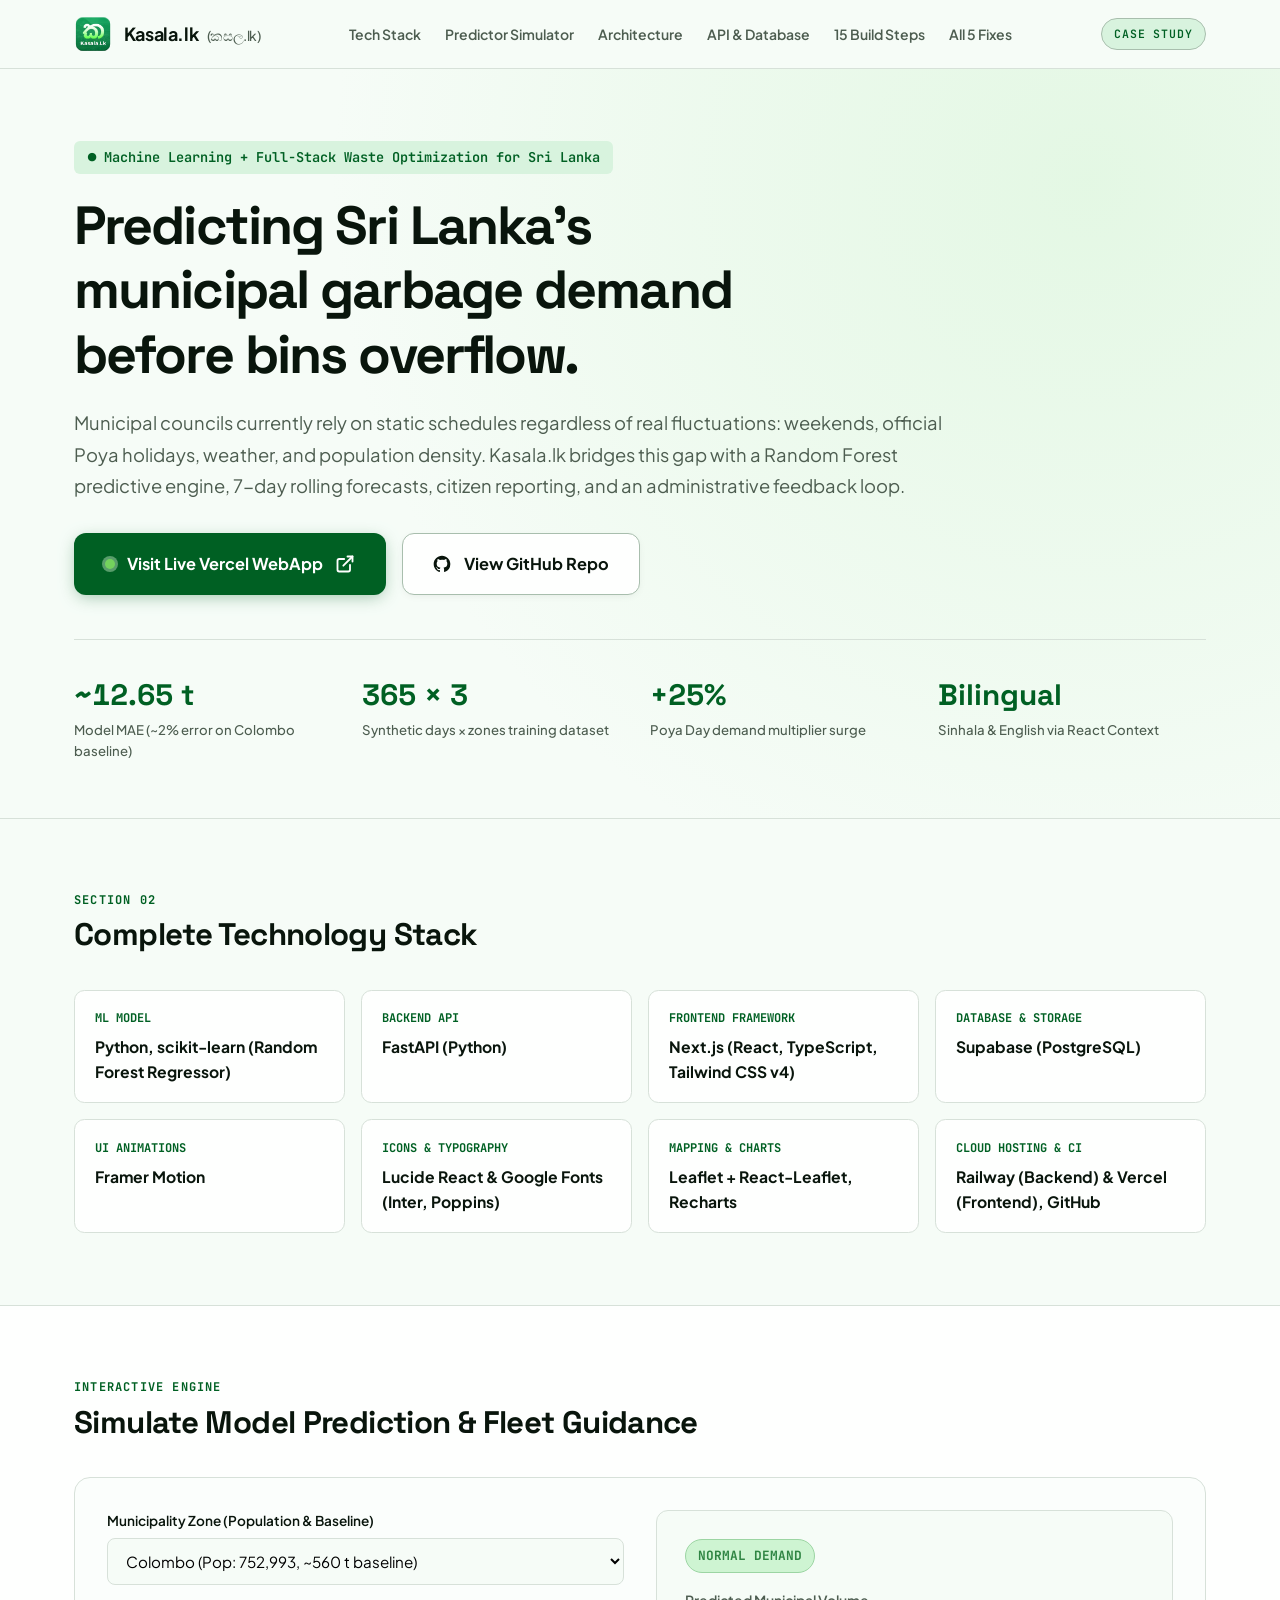
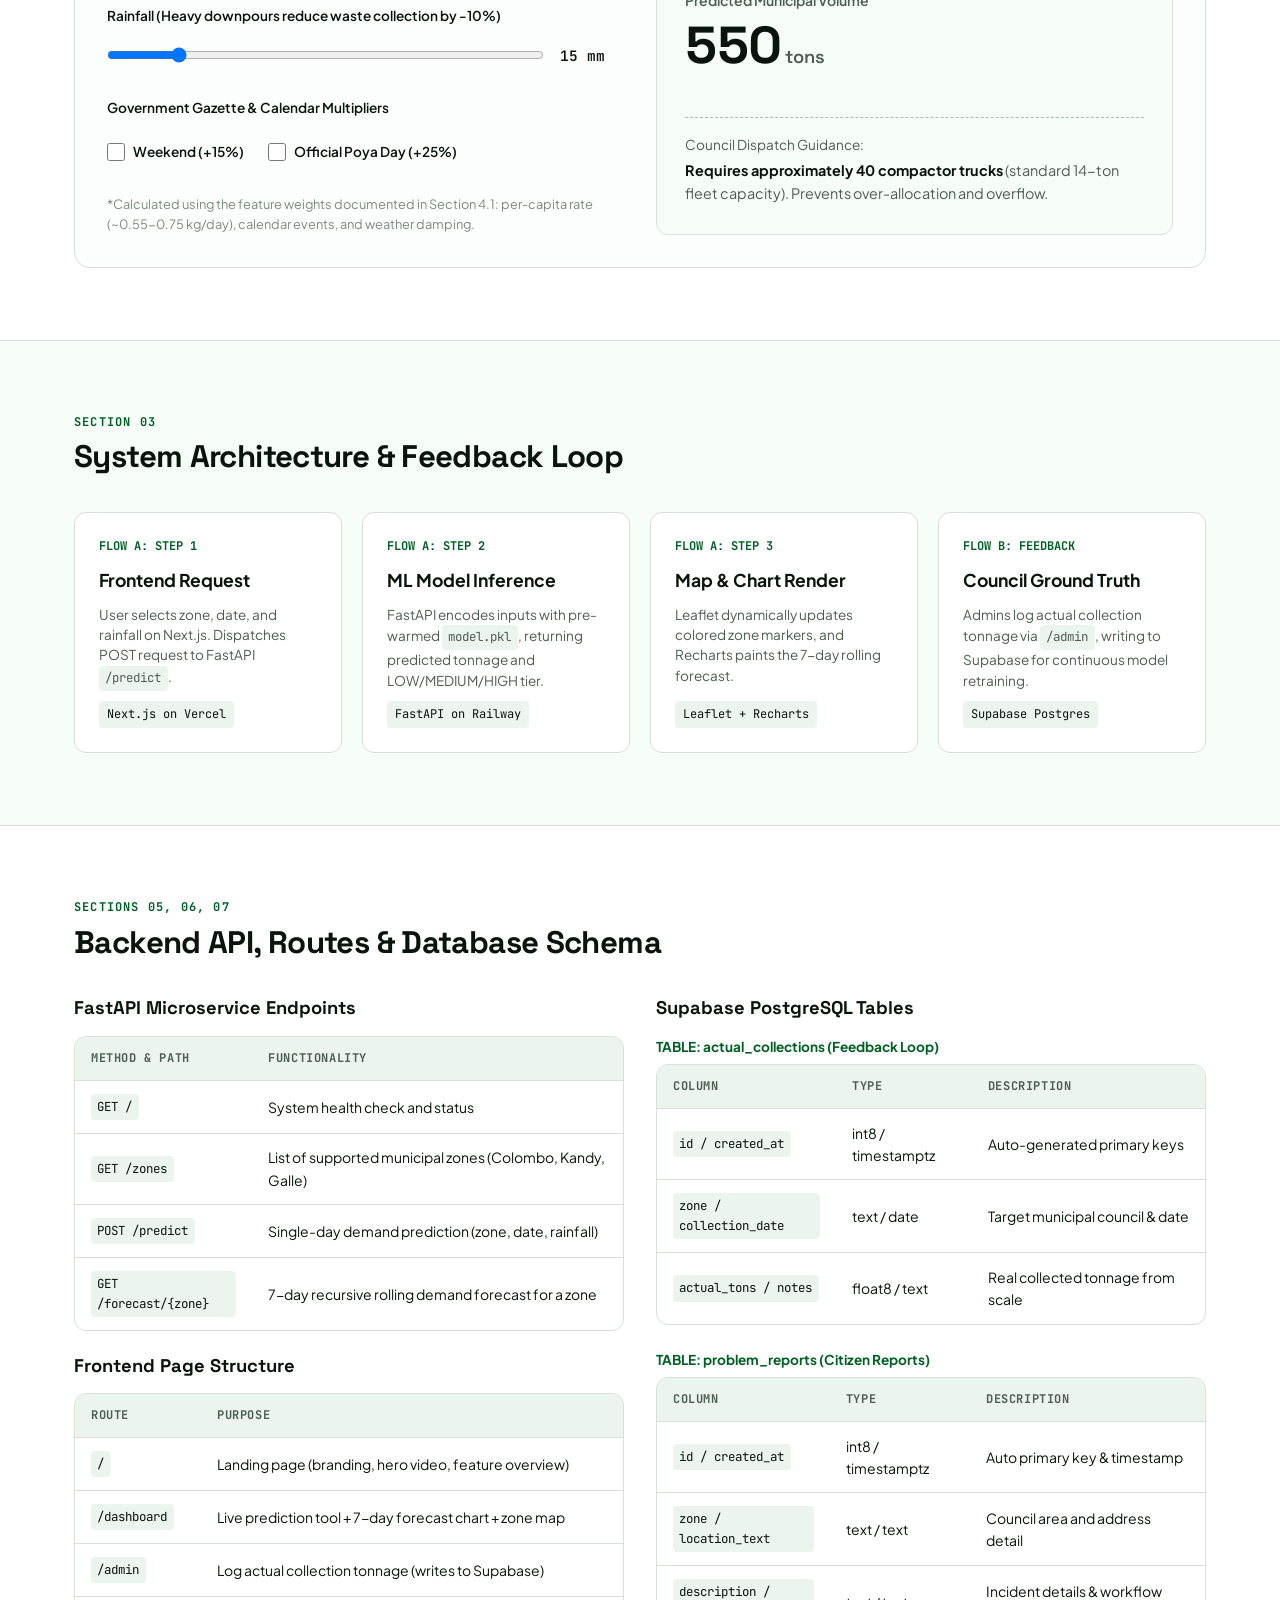
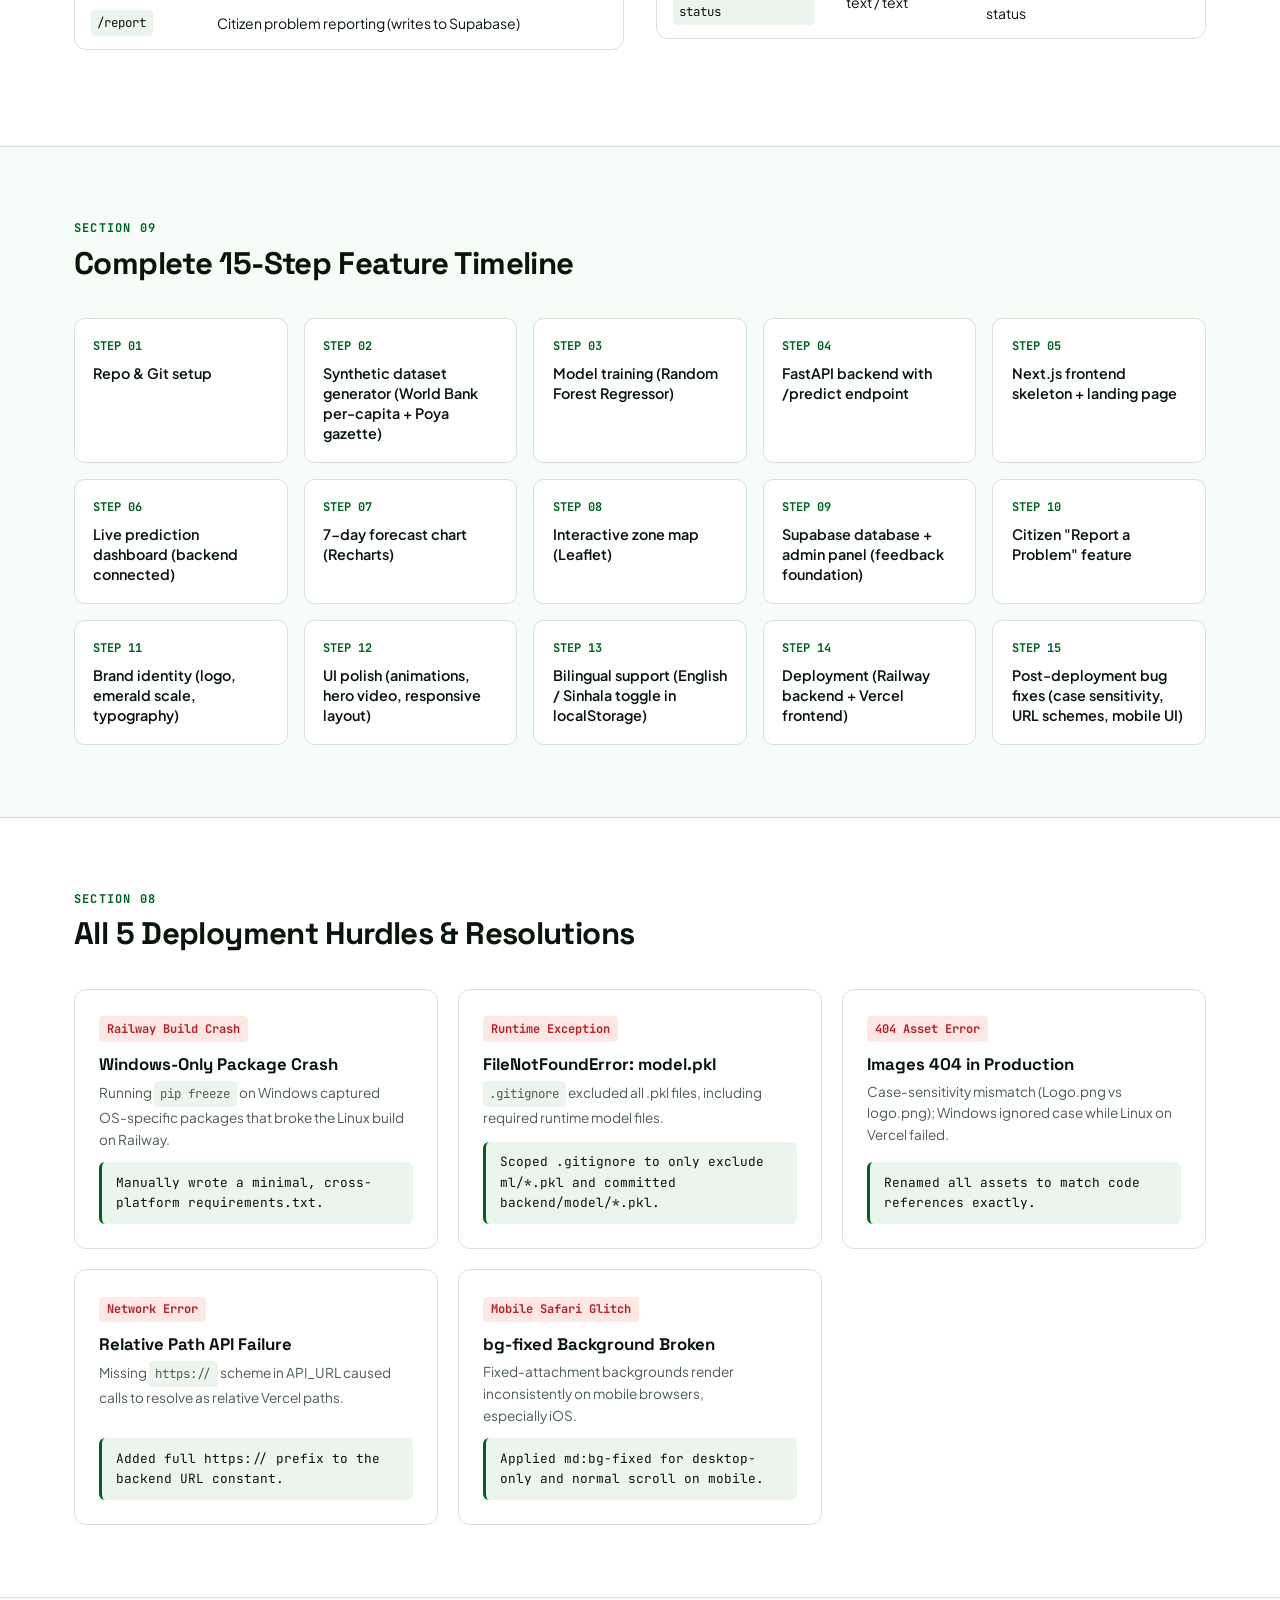
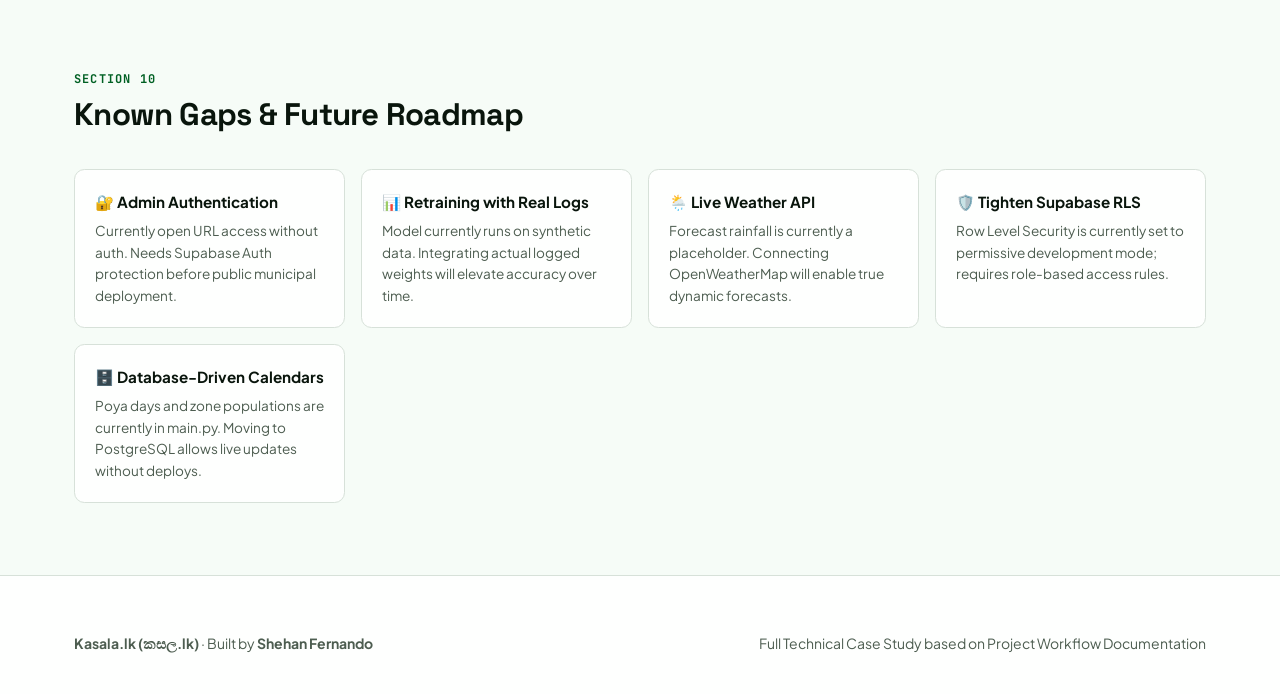
==== commit 2b8f5df0: "Project Updated 01 Done" ====
--- a/Projects/KasalaLK/KasalaLK.html
+++ b/Projects/KasalaLK/KasalaLK.html
@@ -664,7 +664,7 @@
       <a href="#" class="brand-group">
         <img src="logo.png" alt="Kasala.lk Logo" class="brand-logo" onerror="this.style.display='none'; document.getElementById('logoFallback').style.display='flex';">
         <div id="logoFallback" class="brand-logo-fallback">ක</div>
-        <div class="brand-title">Kasala.lk <span>Smart Waste ML</span></div>
+        <div class="brand-title">Kasala.lk <span>(කසල.lk)</span></div>
       </a>
       <ul class="nav-links">
         <li><a href="#stack">Tech Stack</a></li>
@@ -675,7 +675,7 @@
         <li><a href="#debugging">All 5 Fixes</a></li>
       </ul>
       <div class="nav-right-actions">
-        <span class="portfolio-pill">Full Case Study</span>
+        <span class="portfolio-pill">Case Study</span>
       </div>
     </div>
   </header>
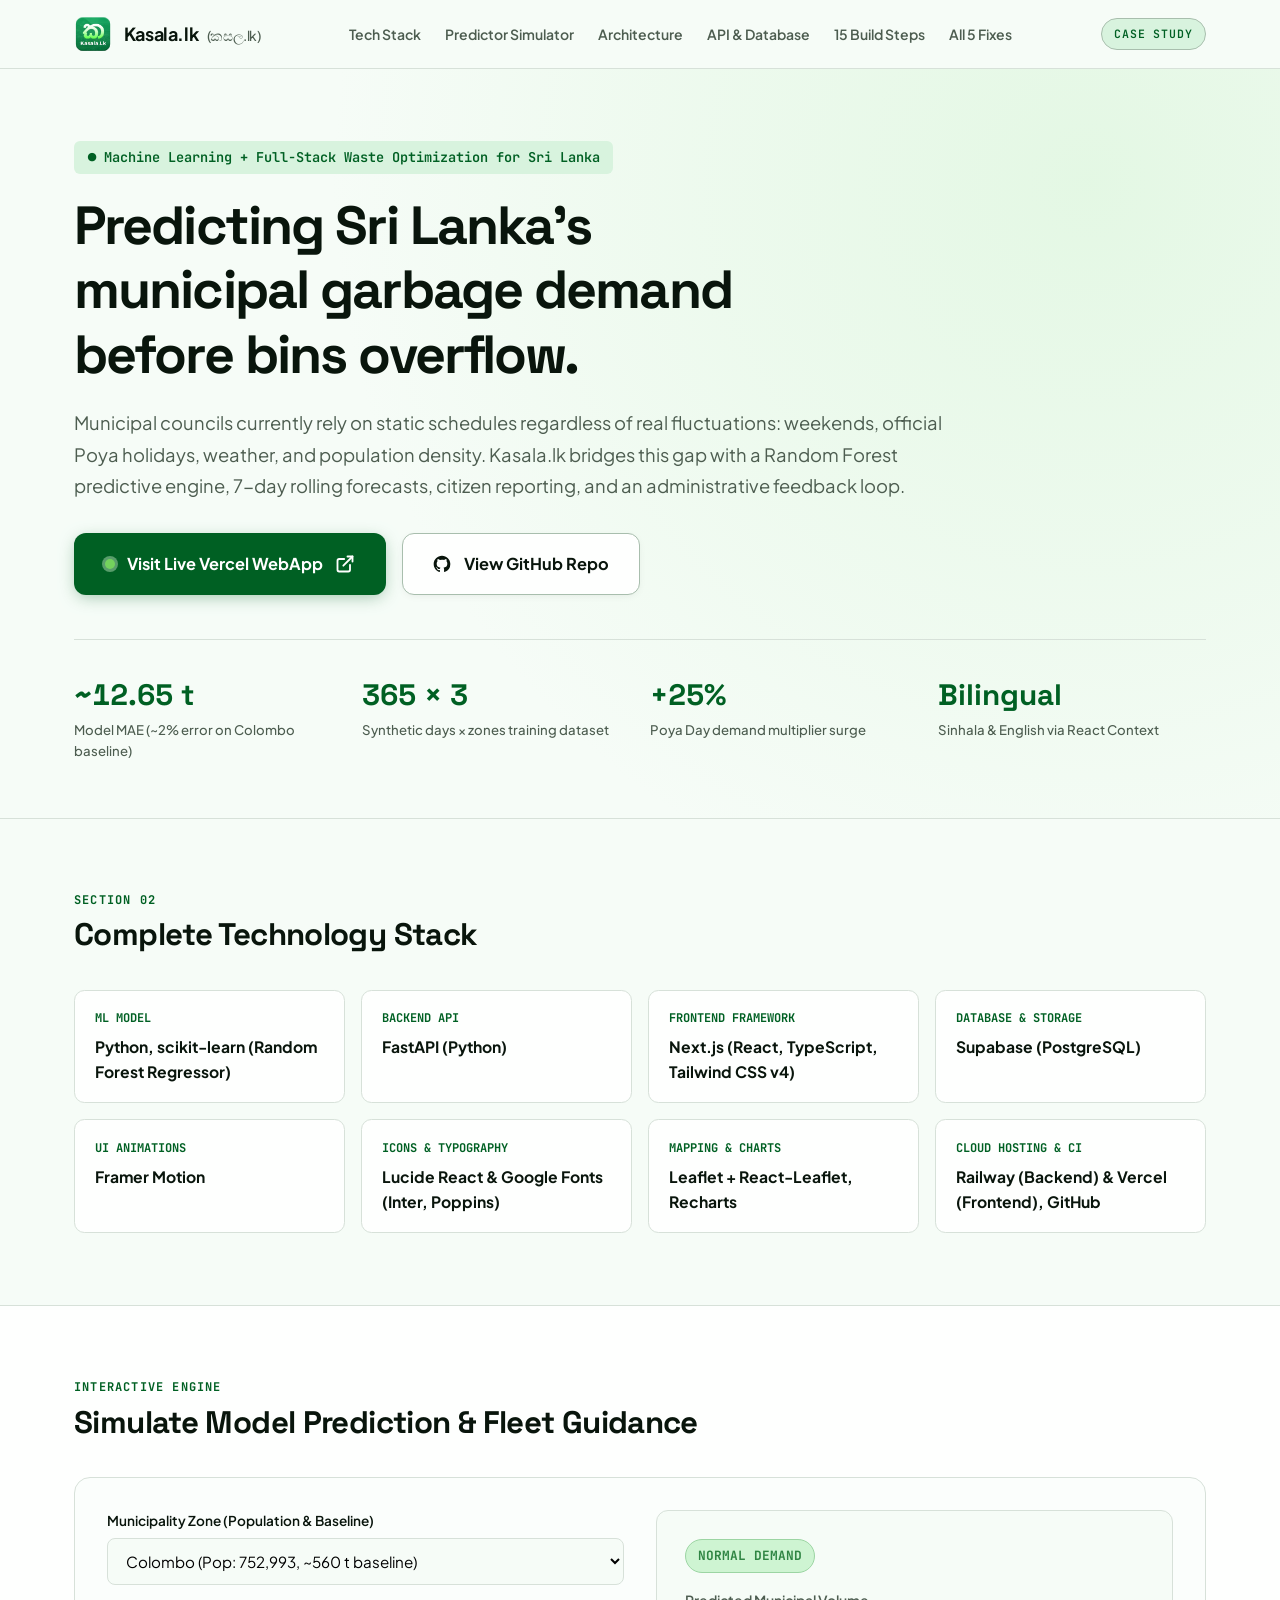
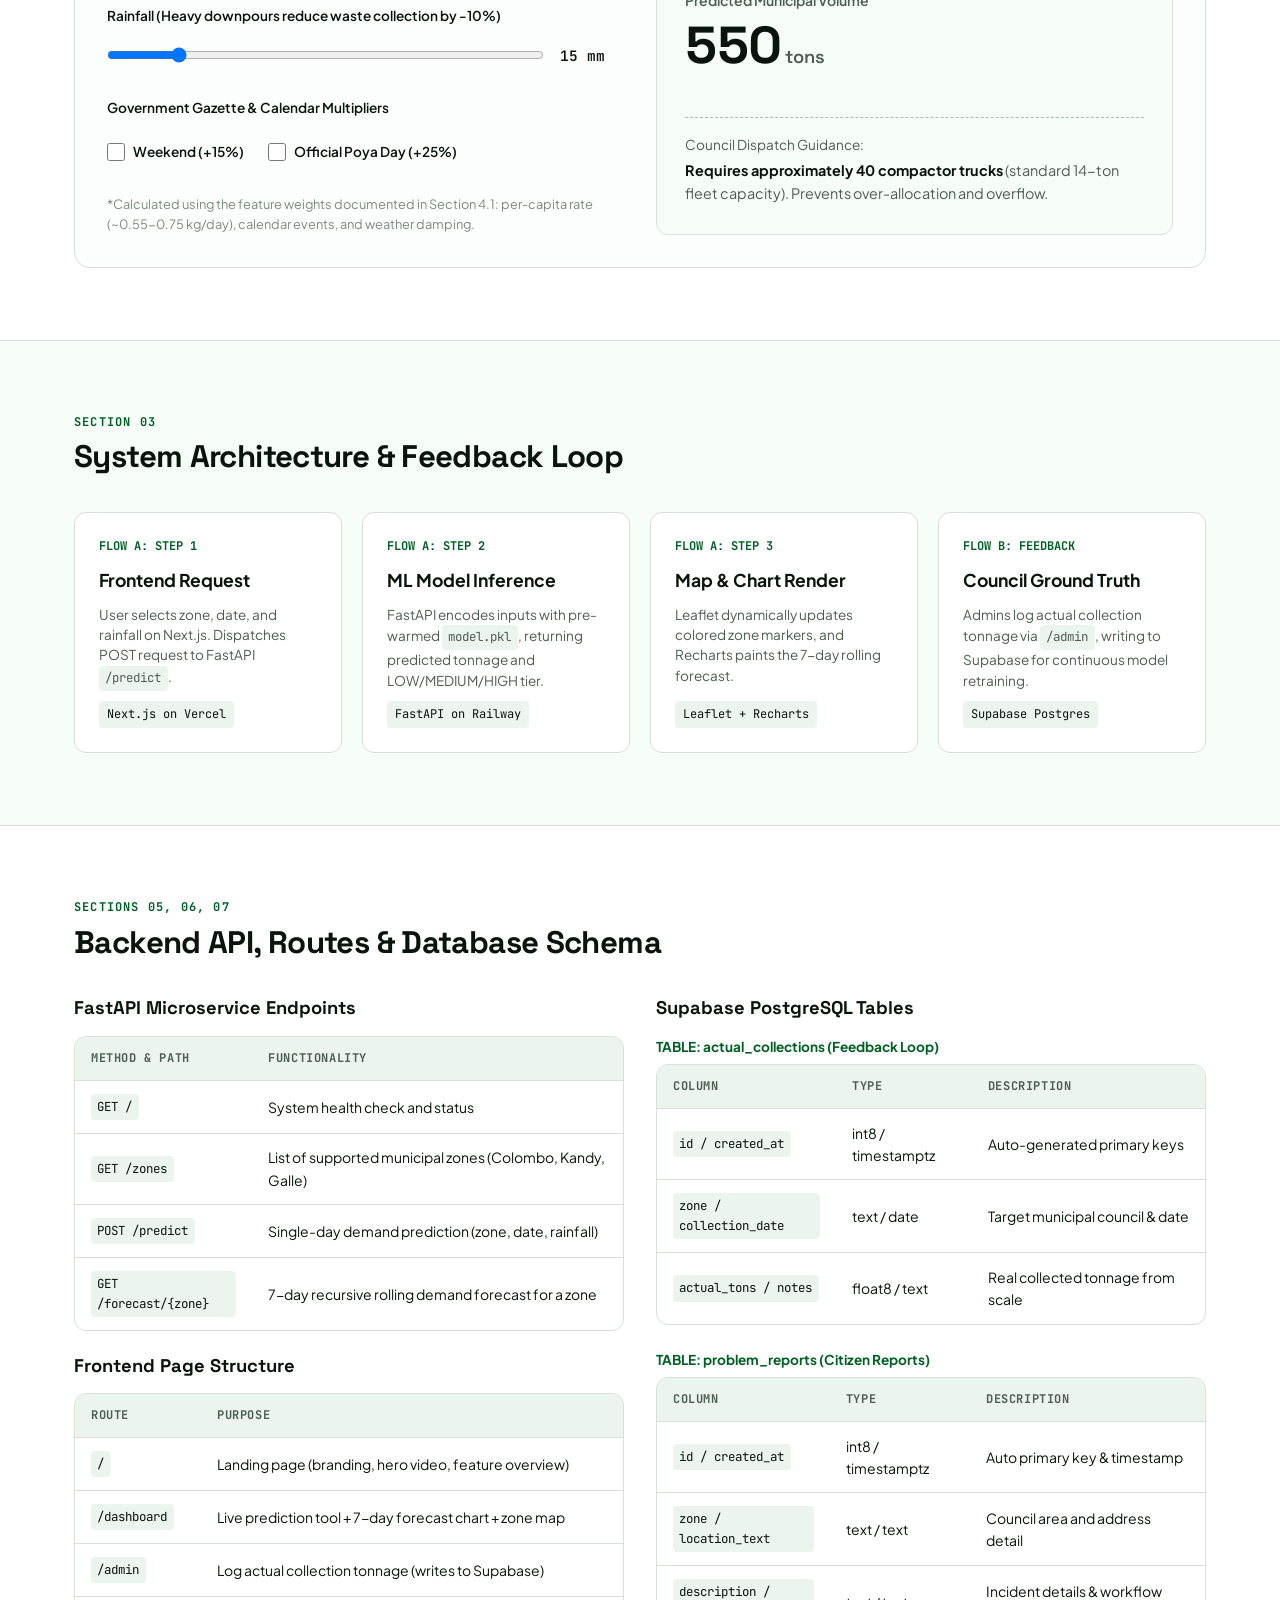
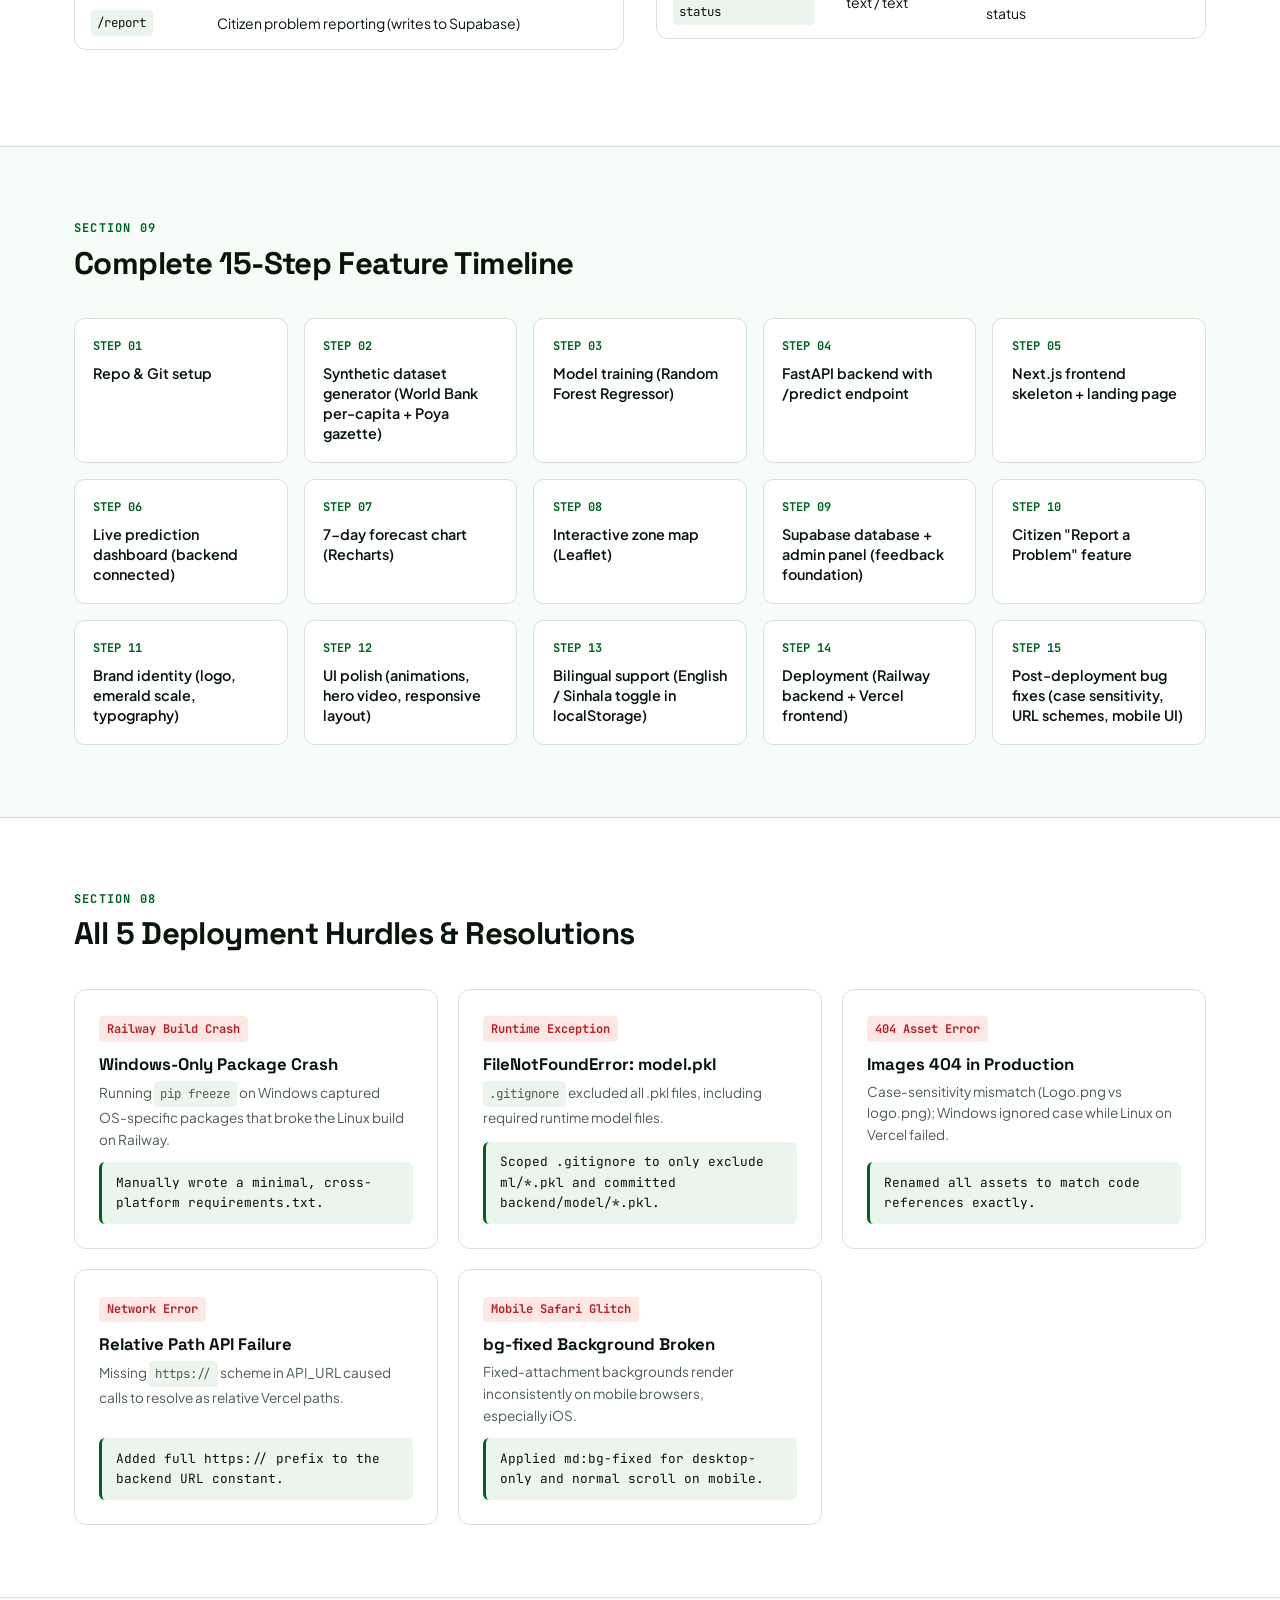
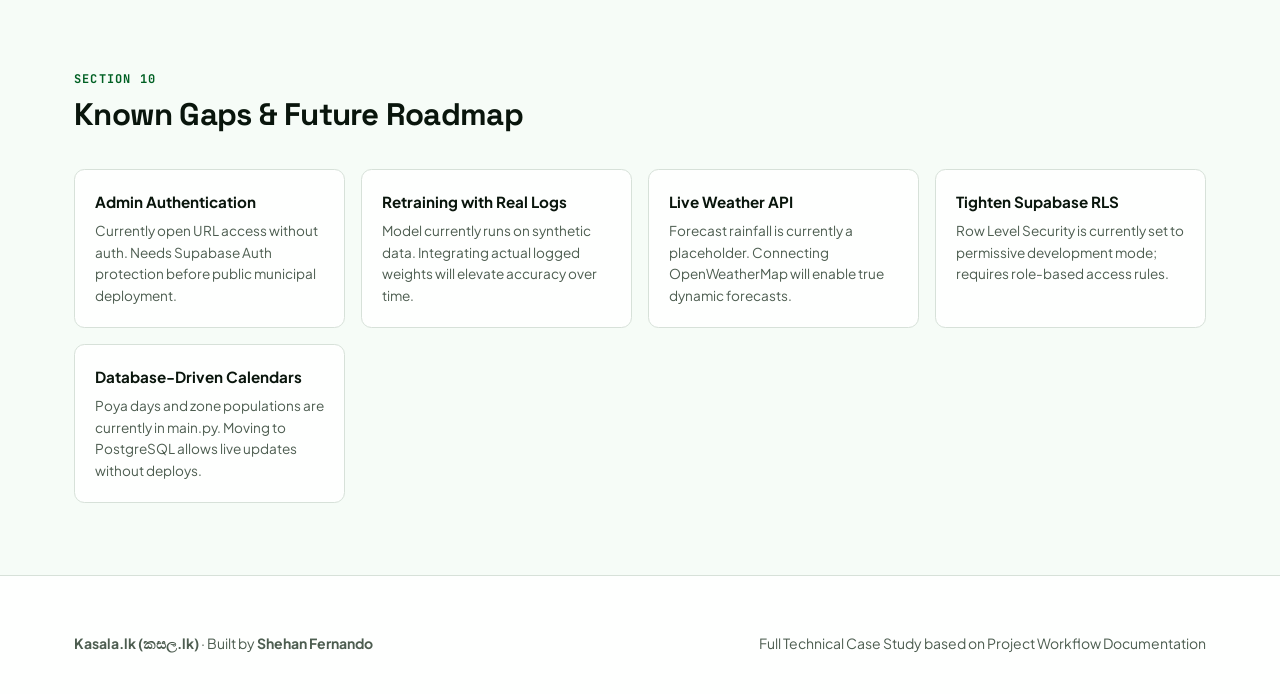
==== commit 6dbd38ad: "make changes" ====
--- a/Projects/KasalaLK/KasalaLK.html
+++ b/Projects/KasalaLK/KasalaLK.html
@@ -1173,23 +1173,23 @@
 
       <div class="gaps-grid">
         <div class="gap-card">
-          <div class="gap-title">🔐 Admin Authentication</div>
+          <div class="gap-title">Admin Authentication</div>
           <div class="gap-text">Currently open URL access without auth. Needs Supabase Auth protection before public municipal deployment.</div>
         </div>
         <div class="gap-card">
-          <div class="gap-title">📊 Retraining with Real Logs</div>
+          <div class="gap-title">Retraining with Real Logs</div>
           <div class="gap-text">Model currently runs on synthetic data. Integrating actual logged weights will elevate accuracy over time.</div>
         </div>
         <div class="gap-card">
-          <div class="gap-title">🌦️ Live Weather API</div>
+          <div class="gap-title">Live Weather API</div>
           <div class="gap-text">Forecast rainfall is currently a placeholder. Connecting OpenWeatherMap will enable true dynamic forecasts.</div>
         </div>
         <div class="gap-card">
-          <div class="gap-title">🛡️ Tighten Supabase RLS</div>
+          <div class="gap-title">Tighten Supabase RLS</div>
           <div class="gap-text">Row Level Security is currently set to permissive development mode; requires role-based access rules.</div>
         </div>
         <div class="gap-card">
-          <div class="gap-title">🗄️ Database-Driven Calendars</div>
+          <div class="gap-title">Database-Driven Calendars</div>
           <div class="gap-text">Poya days and zone populations are currently in main.py. Moving to PostgreSQL allows live updates without deploys.</div>
         </div>
       </div>
